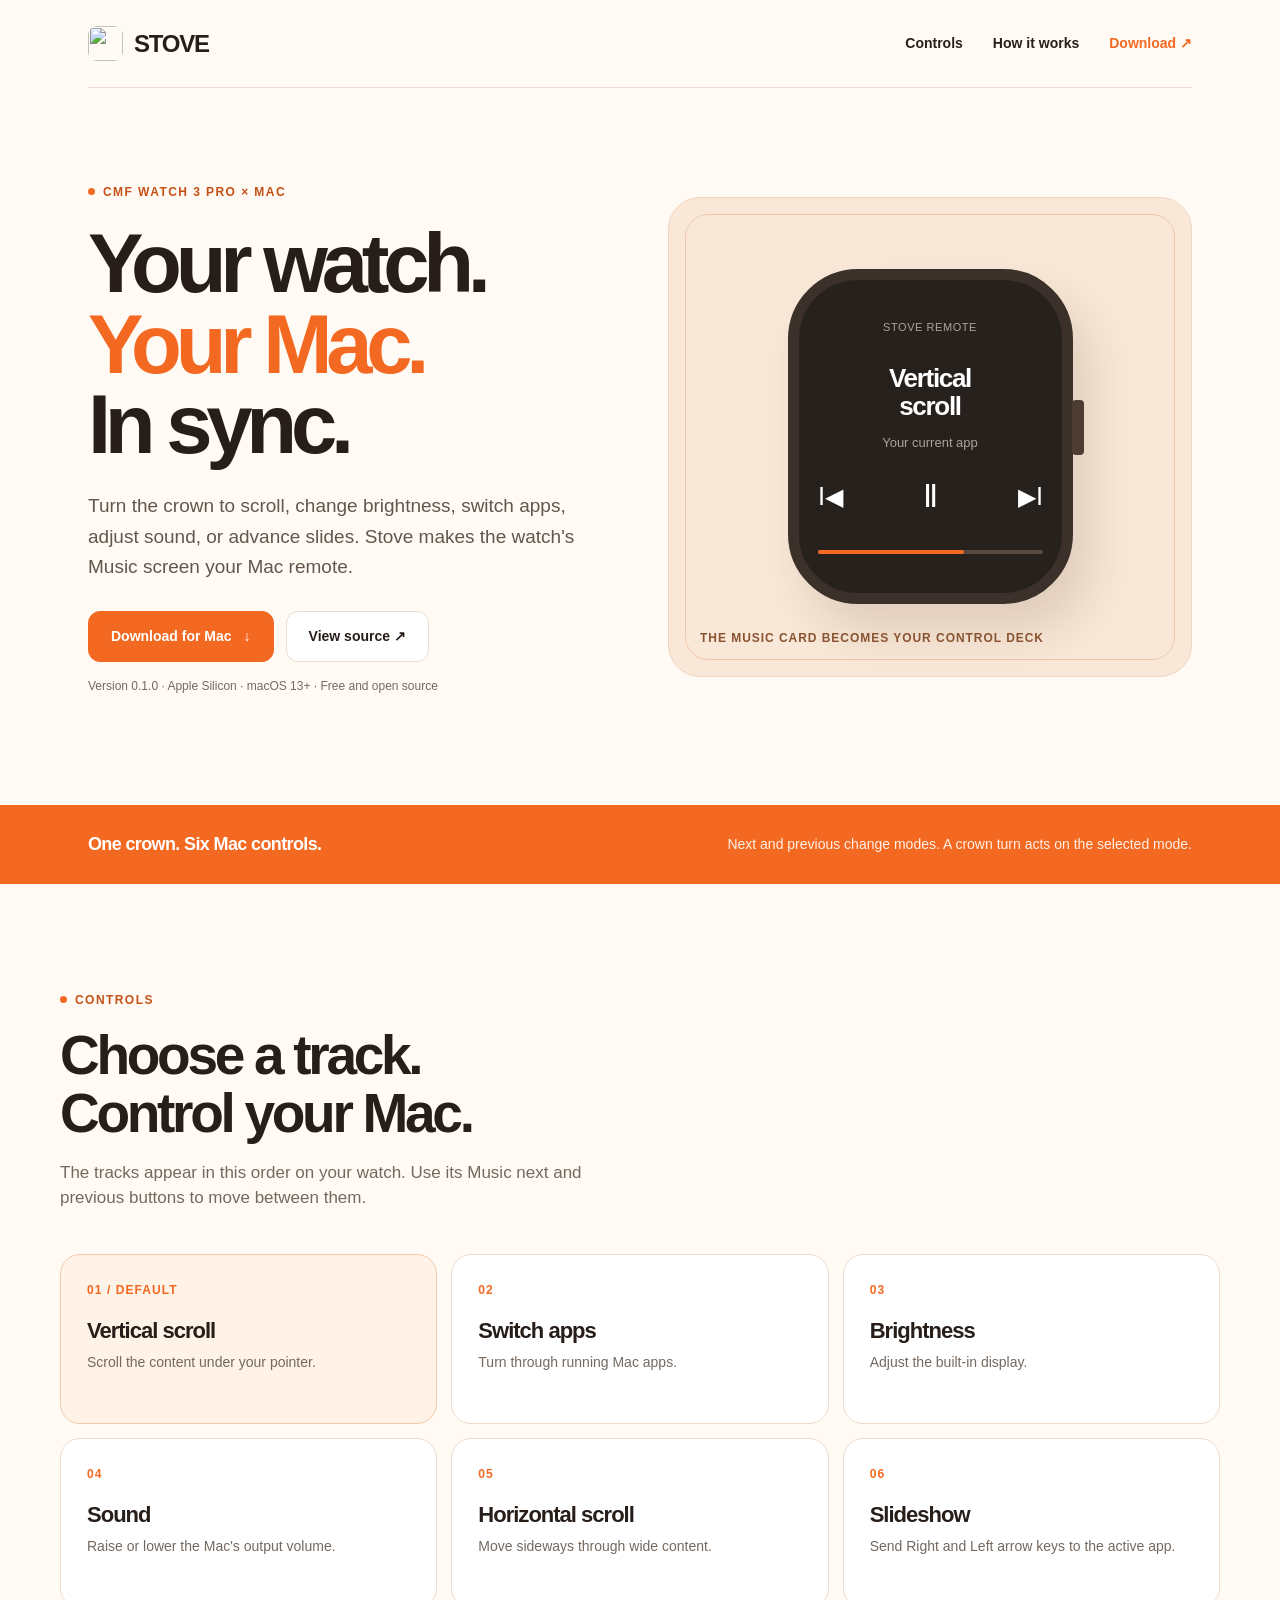
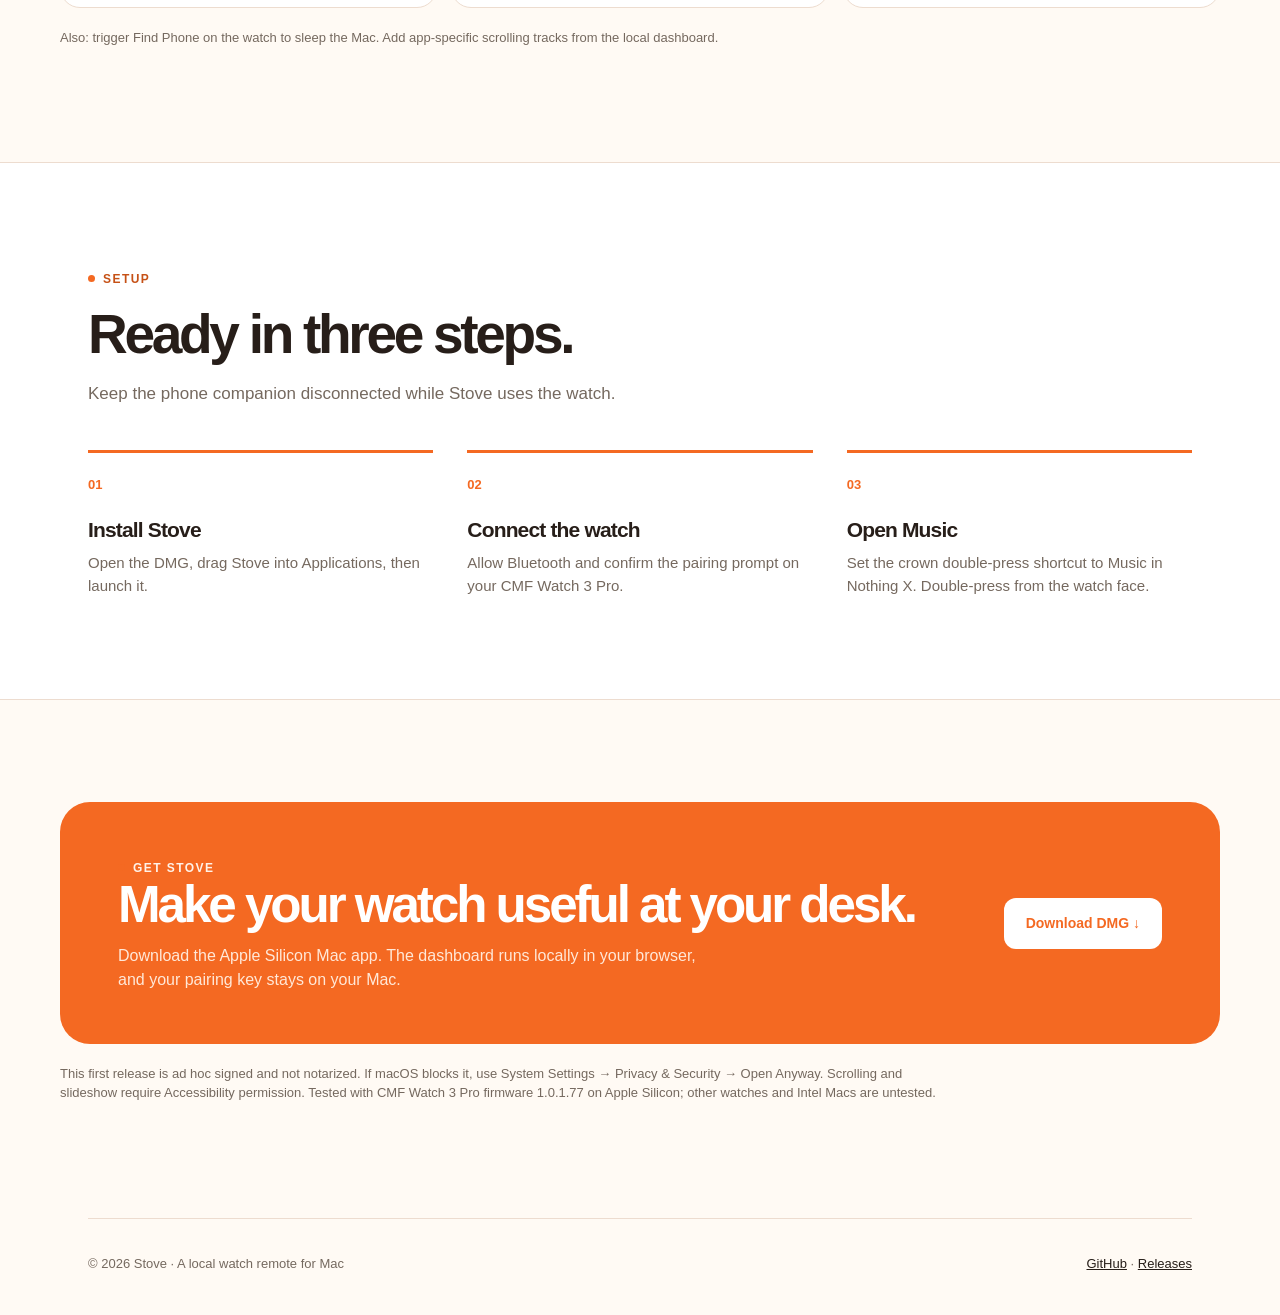
==== site/index.html @ 0d10db3d "Add public download site source" ====
<!doctype html>
<html lang="en">
<head>
  <meta charset="utf-8">
  <meta name="viewport" content="width=device-width, initial-scale=1">
  <meta name="theme-color" content="#f46922">
  <meta name="description" content="Stove turns your CMF Watch 3 Pro into a Mac remote for scrolling, switching apps, brightness, sound, and slides.">
  <title>Stove — Your watch controls your Mac</title>
  <link rel="icon" href="/stove-icon.png">
  <style>
    :root{--orange:#f46922;--ink:#271e19;--cream:#fffaf4;--line:#eddccf;--muted:#75695f;--white:#fff;}
    *{box-sizing:border-box}html{scroll-behavior:smooth}body{margin:0;background:var(--cream);color:var(--ink);font:16px/1.5 -apple-system,BlinkMacSystemFont,"Segoe UI",sans-serif}a{color:inherit}button,a{touch-action:manipulation}
    .wrap{max-width:1160px;margin:auto;padding:0 28px}.nav{display:flex;justify-content:space-between;align-items:center;height:88px;border-bottom:1px solid var(--line)}.logo{display:flex;align-items:center;gap:11px;font-weight:850;letter-spacing:-.05em;font-size:24px;text-decoration:none}.logo img{width:35px;height:35px;border-radius:9px}.navlinks{display:flex;align-items:center;gap:30px}.navlinks a{text-decoration:none;font-size:14px;font-weight:650}.navlinks .nav-download{color:var(--orange)}
    .hero{display:grid;grid-template-columns:1fr 1fr;gap:56px;align-items:center;padding-top:90px;padding-bottom:110px}.eyebrow{display:inline-flex;align-items:center;gap:8px;color:#c65116;font-size:12px;font-weight:850;letter-spacing:.12em;text-transform:uppercase}.eyebrow:before{content:"";display:block;width:7px;height:7px;background:var(--orange);border-radius:50%}h1{font-size:clamp(56px,6.5vw,96px);line-height:.97;letter-spacing:-.075em;margin:22px 0 25px;max-width:630px}h1 em{font-style:normal;color:var(--orange)}.intro{max-width:510px;color:#62564d;font-size:19px;line-height:1.6;margin:0 0 29px}.actions{display:flex;gap:12px;align-items:center;flex-wrap:wrap}.button{display:inline-flex;align-items:center;justify-content:center;gap:12px;min-height:51px;padding:0 22px;border-radius:12px;font-weight:750;font-size:14px;text-decoration:none;border:1px solid var(--line);background:var(--white)}.button.primary{background:var(--orange);color:white;border-color:var(--orange)}.button:hover{transform:translateY(-2px);box-shadow:0 8px 20px #c9601926}.meta{font-size:12px;color:var(--muted);margin-top:15px}
    .demo{position:relative;min-height:480px;border-radius:32px;background:#f9e8d7;border:1px solid #f0d5c0;padding:30px;display:grid;place-items:center;overflow:hidden}.demo:before{content:"";position:absolute;inset:16px;border:1px solid #ecc8ac;border-radius:23px}.watch{position:relative;width:285px;height:335px;background:#27211e;border:11px solid #3b302a;border-radius:70px;box-shadow:18px 28px 45px #4b281a24;display:flex;flex-direction:column;align-items:center;padding:39px 19px;color:white}.watch:after{content:"";position:absolute;right:-22px;top:120px;width:12px;height:55px;background:#4d3c33;border-radius:4px}.w-small{font-size:11px;color:#aaa29d;letter-spacing:.05em}.w-title{font-size:26px;text-align:center;font-weight:760;letter-spacing:-.05em;line-height:1.1;margin:28px 0 12px}.w-artist{font-size:13px;color:#aaa29d}.w-controls{display:flex;justify-content:space-between;align-items:center;width:100%;margin-top:auto;font-size:24px}.w-controls span:nth-child(2){font-size:31px}.w-bar{width:100%;height:4px;background:#5a4b42;border-radius:5px;margin-top:30px}.w-bar:before{content:"";display:block;width:65%;height:100%;background:var(--orange);border-radius:5px}.demo-label{position:absolute;bottom:29px;left:31px;color:#895331;font-size:12px;font-weight:750;letter-spacing:.08em;text-transform:uppercase}
    .stripe{background:var(--orange);color:#fff}.stripe .wrap{display:flex;align-items:center;justify-content:space-between;gap:25px;padding-top:26px;padding-bottom:26px}.stripe strong{font-size:18px;letter-spacing:-.035em}.stripe span{font-size:14px;color:#fff1e7}
    .section{padding:102px 0}.section h2{font-size:clamp(38px,4.3vw,62px);letter-spacing:-.06em;line-height:1.04;margin:17px 0 18px}.section .sub{font-size:17px;max-width:570px;color:var(--muted);margin:0 0 43px}.modes{display:grid;grid-template-columns:repeat(3,1fr);gap:14px}.mode{background:#fff;border:1px solid var(--line);border-radius:20px;padding:26px;min-height:170px}.mode .number{font-size:12px;color:var(--orange);font-weight:800;letter-spacing:.09em}.mode h3{font-size:22px;line-height:1.1;letter-spacing:-.045em;margin:20px 0 9px}.mode p{font-size:14px;color:var(--muted);margin:0}.mode:nth-child(1){background:#fff2e7;border-color:#f2c9a9}
    .how{background:#fff;border-top:1px solid var(--line);border-bottom:1px solid var(--line)}.steps{display:grid;grid-template-columns:repeat(3,1fr);gap:34px}.step{padding-top:19px;border-top:3px solid var(--orange)}.step .num{font-size:13px;color:var(--orange);font-weight:800}.step h3{font-size:21px;letter-spacing:-.04em;margin:18px 0 7px}.step p{color:var(--muted);font-size:15px;margin:0}.download{display:flex;justify-content:space-between;align-items:center;gap:40px;background:var(--orange);color:white;border-radius:30px;padding:52px 58px}.download h2{margin:0 0 12px;font-size:clamp(35px,4vw,54px)}.download p{max-width:580px;margin:0;color:#ffe8d8}.download .button{flex-shrink:0;color:var(--orange);border:0}.download .button:hover{box-shadow:0 8px 20px #92330850}.note{margin-top:20px;color:var(--muted);font-size:13px;max-width:900px}.footer{padding:35px 0 42px;border-top:1px solid var(--line);display:flex;justify-content:space-between;color:var(--muted);font-size:13px}.footer a{color:var(--ink)}
    @media(max-width:850px){.hero{grid-template-columns:1fr;gap:42px;padding-top:70px}.demo{min-height:400px}.modes,.steps{grid-template-columns:repeat(2,1fr)}.download{display:block}.download .button{margin-top:28px}.stripe .wrap{display:block}.stripe span{display:block;margin-top:5px}}
    @media(max-width:560px){.wrap{padding:0 20px}.nav{height:72px}.navlinks{gap:15px}.navlinks a:not(.nav-download){display:none}.hero{padding-top:56px;padding-bottom:68px}.intro{font-size:17px}.demo{min-height:370px}.watch{transform:scale(.87)}.section{padding:72px 0}.modes,.steps{grid-template-columns:1fr}.mode{min-height:142px}.download{padding:34px 27px}.footer{display:block}.footer a{display:block;margin-top:8px}}
  </style>
</head>
<body>
  <div class="wrap"><nav class="nav" aria-label="Main navigation"><a class="logo" href="#top"><img src="/stove-icon.png" alt="">STOVE</a><div class="navlinks"><a href="#controls">Controls</a><a href="#setup">How it works</a><a class="nav-download" href="#download">Download ↗</a></div></nav></div>
  <main id="top">
    <section class="wrap hero"><div><span class="eyebrow">CMF Watch 3 Pro × Mac</span><h1>Your watch.<br><em>Your Mac.</em><br>In sync.</h1><p class="intro">Turn the crown to scroll, change brightness, switch apps, adjust sound, or advance slides. Stove makes the watch's Music screen your Mac remote.</p><div class="actions"><a class="button primary" href="https://github.com/yaswanth-142004/stove/releases/download/v0.1.0/Stove-0.1.0-macos-arm64.dmg">Download for Mac <span aria-hidden="true">↓</span></a><a class="button" href="https://github.com/yaswanth-142004/stove">View source ↗</a></div><div class="meta">Version 0.1.0 · Apple Silicon · macOS 13+ · Free and open source</div></div><div class="demo" aria-label="Illustration of the Stove watch music card"><div class="watch"><div class="w-small">STOVE REMOTE</div><div class="w-title">Vertical<br>scroll</div><div class="w-artist">Your current app</div><div class="w-controls"><span>Ⅰ◀</span><span>Ⅱ</span><span>▶Ⅰ</span></div><div class="w-bar"></div></div><div class="demo-label">The Music card becomes your control deck</div></div></section>
    <div class="stripe"><div class="wrap"><strong>One crown. Six Mac controls.</strong><span>Next and previous change modes. A crown turn acts on the selected mode.</span></div></div>
    <section id="controls" class="wrap section"><span class="eyebrow">Controls</span><h2>Choose a track.<br>Control your Mac.</h2><p class="sub">The tracks appear in this order on your watch. Use its Music next and previous buttons to move between them.</p><div class="modes"><article class="mode"><div class="number">01 / DEFAULT</div><h3>Vertical scroll</h3><p>Scroll the content under your pointer.</p></article><article class="mode"><div class="number">02</div><h3>Switch apps</h3><p>Turn through running Mac apps.</p></article><article class="mode"><div class="number">03</div><h3>Brightness</h3><p>Adjust the built-in display.</p></article><article class="mode"><div class="number">04</div><h3>Sound</h3><p>Raise or lower the Mac's output volume.</p></article><article class="mode"><div class="number">05</div><h3>Horizontal scroll</h3><p>Move sideways through wide content.</p></article><article class="mode"><div class="number">06</div><h3>Slideshow</h3><p>Send Right and Left arrow keys to the active app.</p></article></div><p class="note">Also: trigger Find Phone on the watch to sleep the Mac. Add app-specific scrolling tracks from the local dashboard.</p></section>
    <section id="setup" class="how section"><div class="wrap"><span class="eyebrow">Setup</span><h2>Ready in three steps.</h2><p class="sub">Keep the phone companion disconnected while Stove uses the watch.</p><div class="steps"><div class="step"><span class="num">01</span><h3>Install Stove</h3><p>Open the DMG, drag Stove into Applications, then launch it.</p></div><div class="step"><span class="num">02</span><h3>Connect the watch</h3><p>Allow Bluetooth and confirm the pairing prompt on your CMF Watch 3 Pro.</p></div><div class="step"><span class="num">03</span><h3>Open Music</h3><p>Set the crown double-press shortcut to Music in Nothing X. Double-press from the watch face.</p></div></div></div></section>
    <section id="download" class="wrap section"><div class="download"><div><span class="eyebrow" style="color:#fff2e8">Get Stove</span><h2>Make your watch useful at your desk.</h2><p>Download the Apple Silicon Mac app. The dashboard runs locally in your browser, and your pairing key stays on your Mac.</p></div><a class="button" href="https://github.com/yaswanth-142004/stove/releases/download/v0.1.0/Stove-0.1.0-macos-arm64.dmg">Download DMG ↓</a></div><p class="note">This first release is ad hoc signed and not notarized. If macOS blocks it, use System Settings → Privacy & Security → Open Anyway. Scrolling and slideshow require Accessibility permission. Tested with CMF Watch 3 Pro firmware 1.0.1.77 on Apple Silicon; other watches and Intel Macs are untested.</p></section>
  </main>
  <div class="wrap"><footer class="footer"><span>© 2026 Stove · A local watch remote for Mac</span><span><a href="https://github.com/yaswanth-142004/stove">GitHub</a> · <a href="https://github.com/yaswanth-142004/stove/releases">Releases</a></span></footer></div>
</body>
</html>
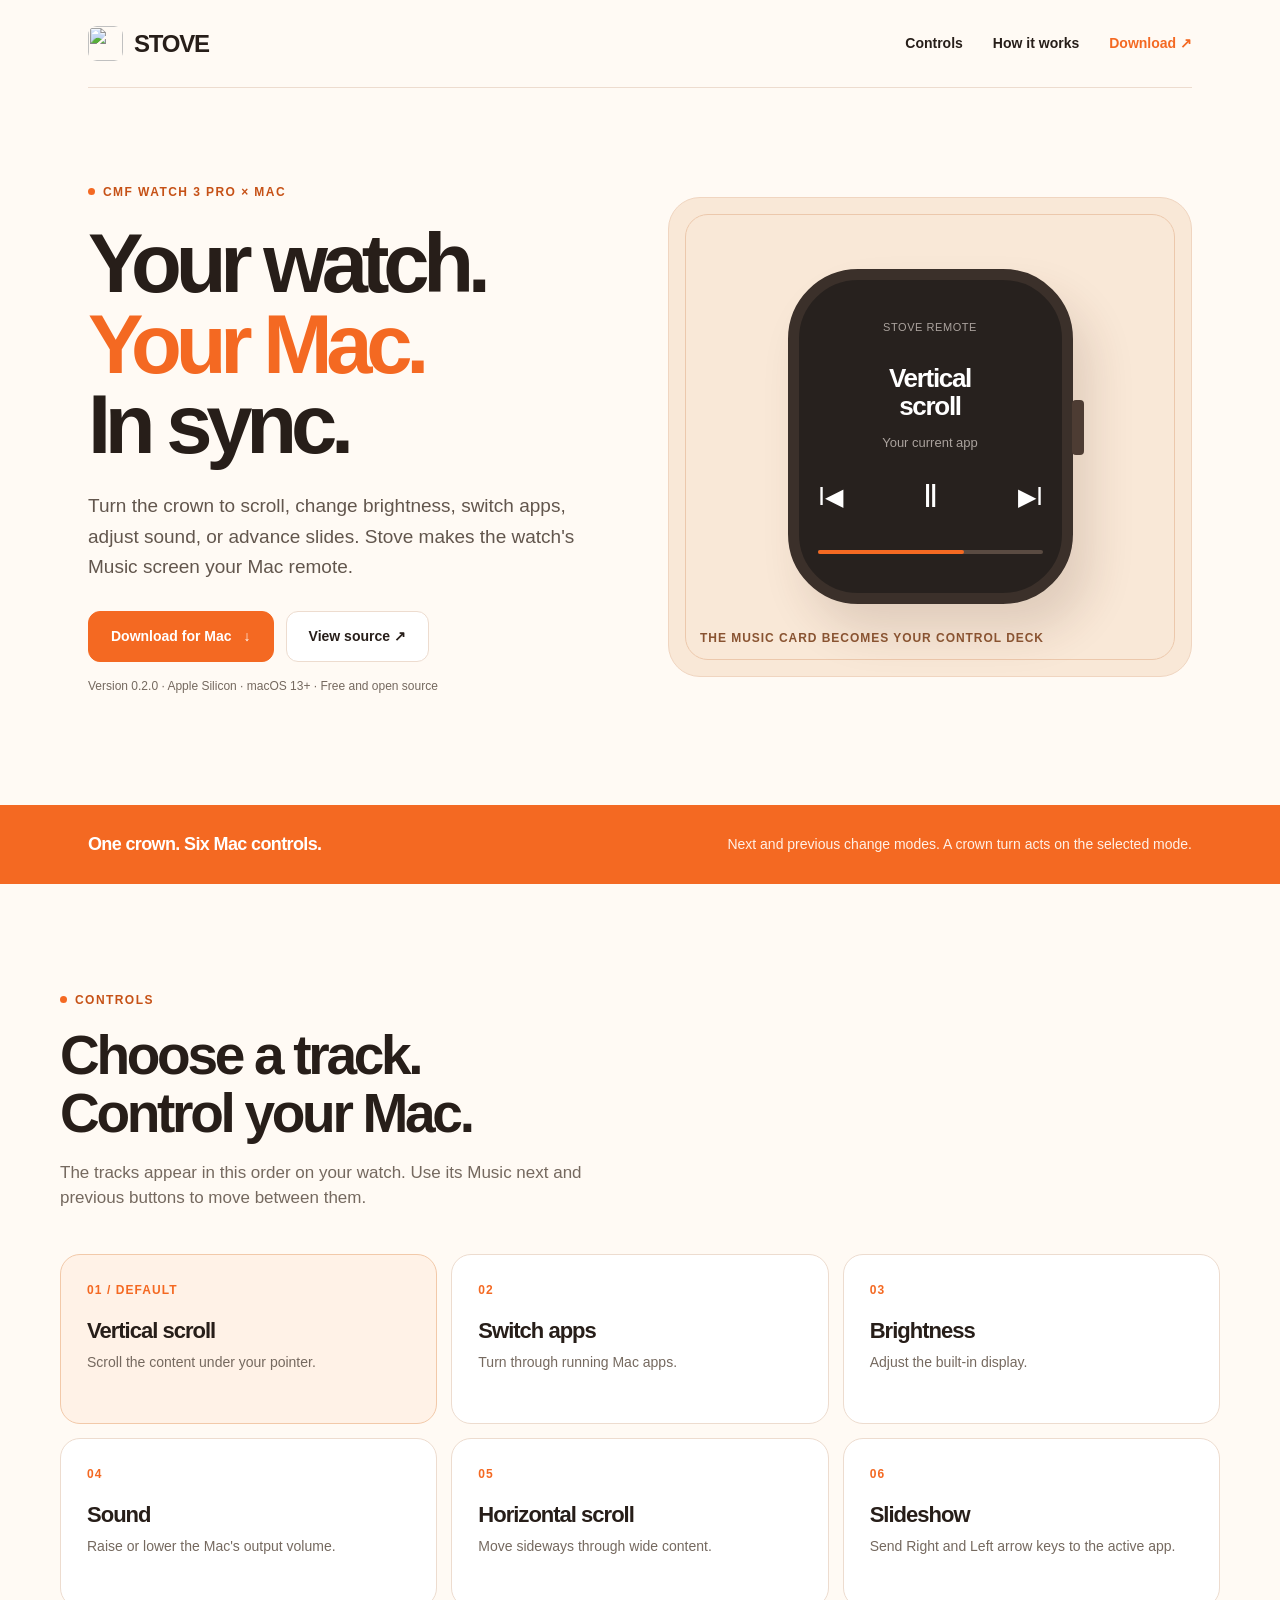
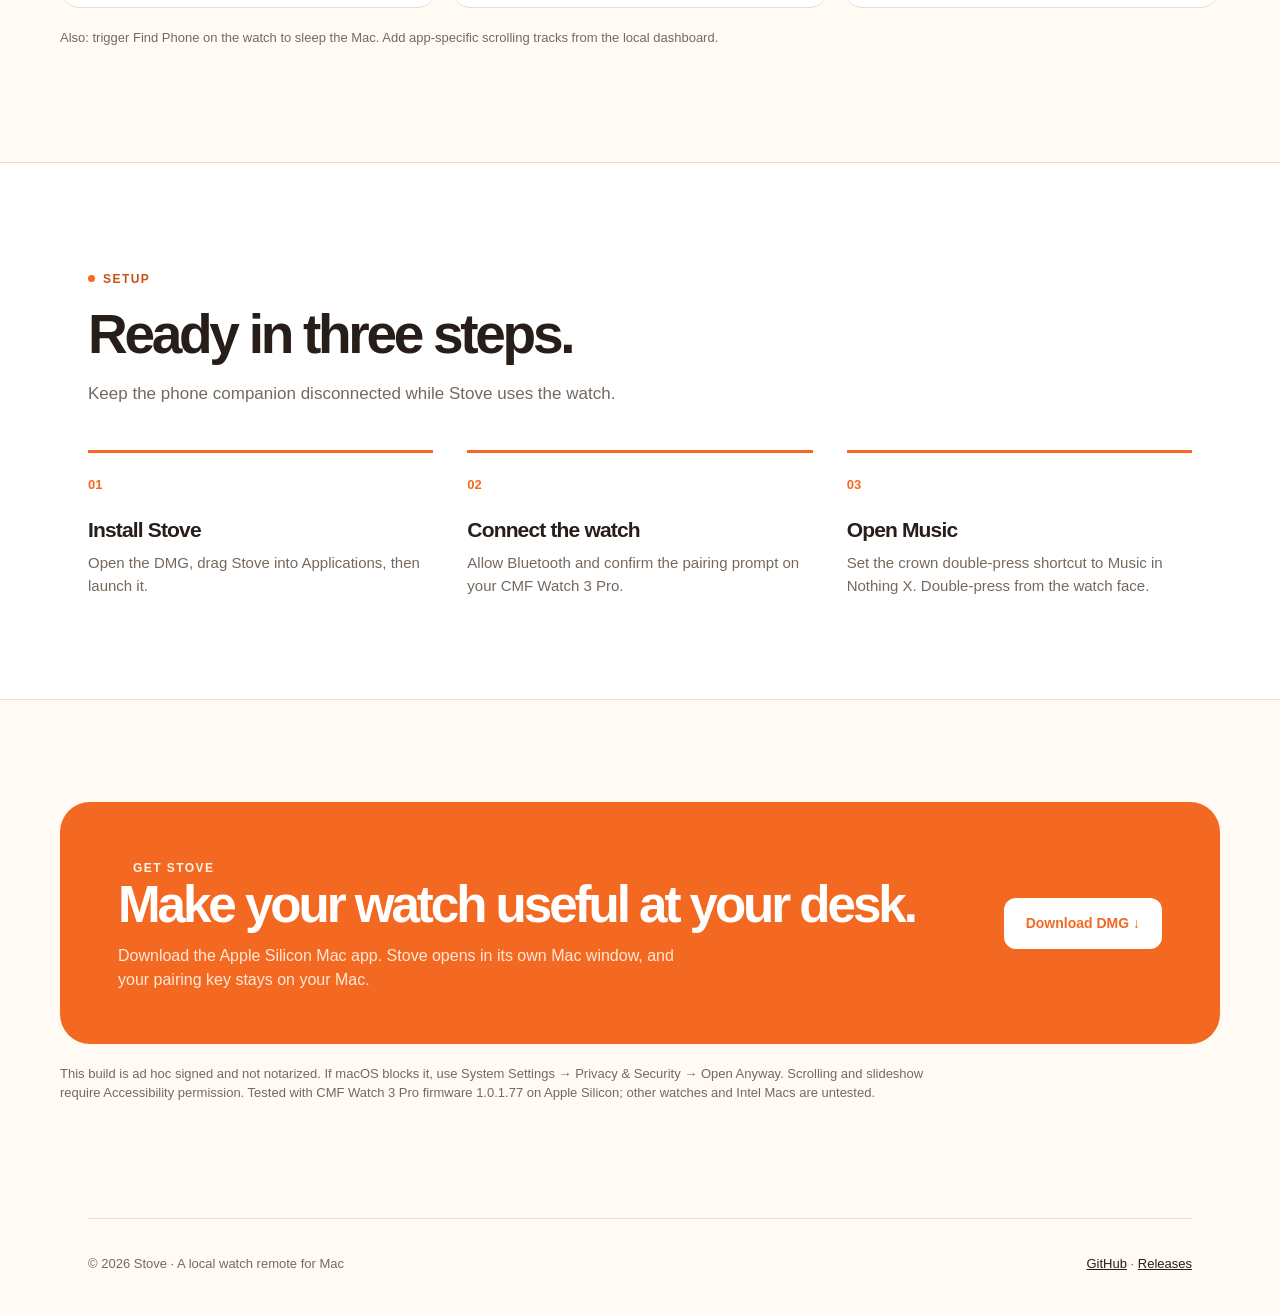
==== commit b0e7ca5f: "Open Stove dashboard in a native Mac window" ====
--- a/site/index.html
+++ b/site/index.html
@@ -23,11 +23,11 @@
 <body>
   <div class="wrap"><nav class="nav" aria-label="Main navigation"><a class="logo" href="#top"><img src="/stove-icon.png" alt="">STOVE</a><div class="navlinks"><a href="#controls">Controls</a><a href="#setup">How it works</a><a class="nav-download" href="#download">Download ↗</a></div></nav></div>
   <main id="top">
-    <section class="wrap hero"><div><span class="eyebrow">CMF Watch 3 Pro × Mac</span><h1>Your watch.<br><em>Your Mac.</em><br>In sync.</h1><p class="intro">Turn the crown to scroll, change brightness, switch apps, adjust sound, or advance slides. Stove makes the watch's Music screen your Mac remote.</p><div class="actions"><a class="button primary" href="https://github.com/yaswanth-142004/stove/releases/download/v0.1.0/Stove-0.1.0-macos-arm64.dmg">Download for Mac <span aria-hidden="true">↓</span></a><a class="button" href="https://github.com/yaswanth-142004/stove">View source ↗</a></div><div class="meta">Version 0.1.0 · Apple Silicon · macOS 13+ · Free and open source</div></div><div class="demo" aria-label="Illustration of the Stove watch music card"><div class="watch"><div class="w-small">STOVE REMOTE</div><div class="w-title">Vertical<br>scroll</div><div class="w-artist">Your current app</div><div class="w-controls"><span>Ⅰ◀</span><span>Ⅱ</span><span>▶Ⅰ</span></div><div class="w-bar"></div></div><div class="demo-label">The Music card becomes your control deck</div></div></section>
+    <section class="wrap hero"><div><span class="eyebrow">CMF Watch 3 Pro × Mac</span><h1>Your watch.<br><em>Your Mac.</em><br>In sync.</h1><p class="intro">Turn the crown to scroll, change brightness, switch apps, adjust sound, or advance slides. Stove makes the watch's Music screen your Mac remote.</p><div class="actions"><a class="button primary" href="https://github.com/yaswanth-142004/stove/releases/download/v0.2.0/Stove-0.2.0-macos-arm64.dmg">Download for Mac <span aria-hidden="true">↓</span></a><a class="button" href="https://github.com/yaswanth-142004/stove">View source ↗</a></div><div class="meta">Version 0.2.0 · Apple Silicon · macOS 13+ · Free and open source</div></div><div class="demo" aria-label="Illustration of the Stove watch music card"><div class="watch"><div class="w-small">STOVE REMOTE</div><div class="w-title">Vertical<br>scroll</div><div class="w-artist">Your current app</div><div class="w-controls"><span>Ⅰ◀</span><span>Ⅱ</span><span>▶Ⅰ</span></div><div class="w-bar"></div></div><div class="demo-label">The Music card becomes your control deck</div></div></section>
     <div class="stripe"><div class="wrap"><strong>One crown. Six Mac controls.</strong><span>Next and previous change modes. A crown turn acts on the selected mode.</span></div></div>
     <section id="controls" class="wrap section"><span class="eyebrow">Controls</span><h2>Choose a track.<br>Control your Mac.</h2><p class="sub">The tracks appear in this order on your watch. Use its Music next and previous buttons to move between them.</p><div class="modes"><article class="mode"><div class="number">01 / DEFAULT</div><h3>Vertical scroll</h3><p>Scroll the content under your pointer.</p></article><article class="mode"><div class="number">02</div><h3>Switch apps</h3><p>Turn through running Mac apps.</p></article><article class="mode"><div class="number">03</div><h3>Brightness</h3><p>Adjust the built-in display.</p></article><article class="mode"><div class="number">04</div><h3>Sound</h3><p>Raise or lower the Mac's output volume.</p></article><article class="mode"><div class="number">05</div><h3>Horizontal scroll</h3><p>Move sideways through wide content.</p></article><article class="mode"><div class="number">06</div><h3>Slideshow</h3><p>Send Right and Left arrow keys to the active app.</p></article></div><p class="note">Also: trigger Find Phone on the watch to sleep the Mac. Add app-specific scrolling tracks from the local dashboard.</p></section>
     <section id="setup" class="how section"><div class="wrap"><span class="eyebrow">Setup</span><h2>Ready in three steps.</h2><p class="sub">Keep the phone companion disconnected while Stove uses the watch.</p><div class="steps"><div class="step"><span class="num">01</span><h3>Install Stove</h3><p>Open the DMG, drag Stove into Applications, then launch it.</p></div><div class="step"><span class="num">02</span><h3>Connect the watch</h3><p>Allow Bluetooth and confirm the pairing prompt on your CMF Watch 3 Pro.</p></div><div class="step"><span class="num">03</span><h3>Open Music</h3><p>Set the crown double-press shortcut to Music in Nothing X. Double-press from the watch face.</p></div></div></div></section>
-    <section id="download" class="wrap section"><div class="download"><div><span class="eyebrow" style="color:#fff2e8">Get Stove</span><h2>Make your watch useful at your desk.</h2><p>Download the Apple Silicon Mac app. The dashboard runs locally in your browser, and your pairing key stays on your Mac.</p></div><a class="button" href="https://github.com/yaswanth-142004/stove/releases/download/v0.1.0/Stove-0.1.0-macos-arm64.dmg">Download DMG ↓</a></div><p class="note">This first release is ad hoc signed and not notarized. If macOS blocks it, use System Settings → Privacy & Security → Open Anyway. Scrolling and slideshow require Accessibility permission. Tested with CMF Watch 3 Pro firmware 1.0.1.77 on Apple Silicon; other watches and Intel Macs are untested.</p></section>
+    <section id="download" class="wrap section"><div class="download"><div><span class="eyebrow" style="color:#fff2e8">Get Stove</span><h2>Make your watch useful at your desk.</h2><p>Download the Apple Silicon Mac app. Stove opens in its own Mac window, and your pairing key stays on your Mac.</p></div><a class="button" href="https://github.com/yaswanth-142004/stove/releases/download/v0.2.0/Stove-0.2.0-macos-arm64.dmg">Download DMG ↓</a></div><p class="note">This build is ad hoc signed and not notarized. If macOS blocks it, use System Settings → Privacy & Security → Open Anyway. Scrolling and slideshow require Accessibility permission. Tested with CMF Watch 3 Pro firmware 1.0.1.77 on Apple Silicon; other watches and Intel Macs are untested.</p></section>
   </main>
   <div class="wrap"><footer class="footer"><span>© 2026 Stove · A local watch remote for Mac</span><span><a href="https://github.com/yaswanth-142004/stove">GitHub</a> · <a href="https://github.com/yaswanth-142004/stove/releases">Releases</a></span></footer></div>
 </body>
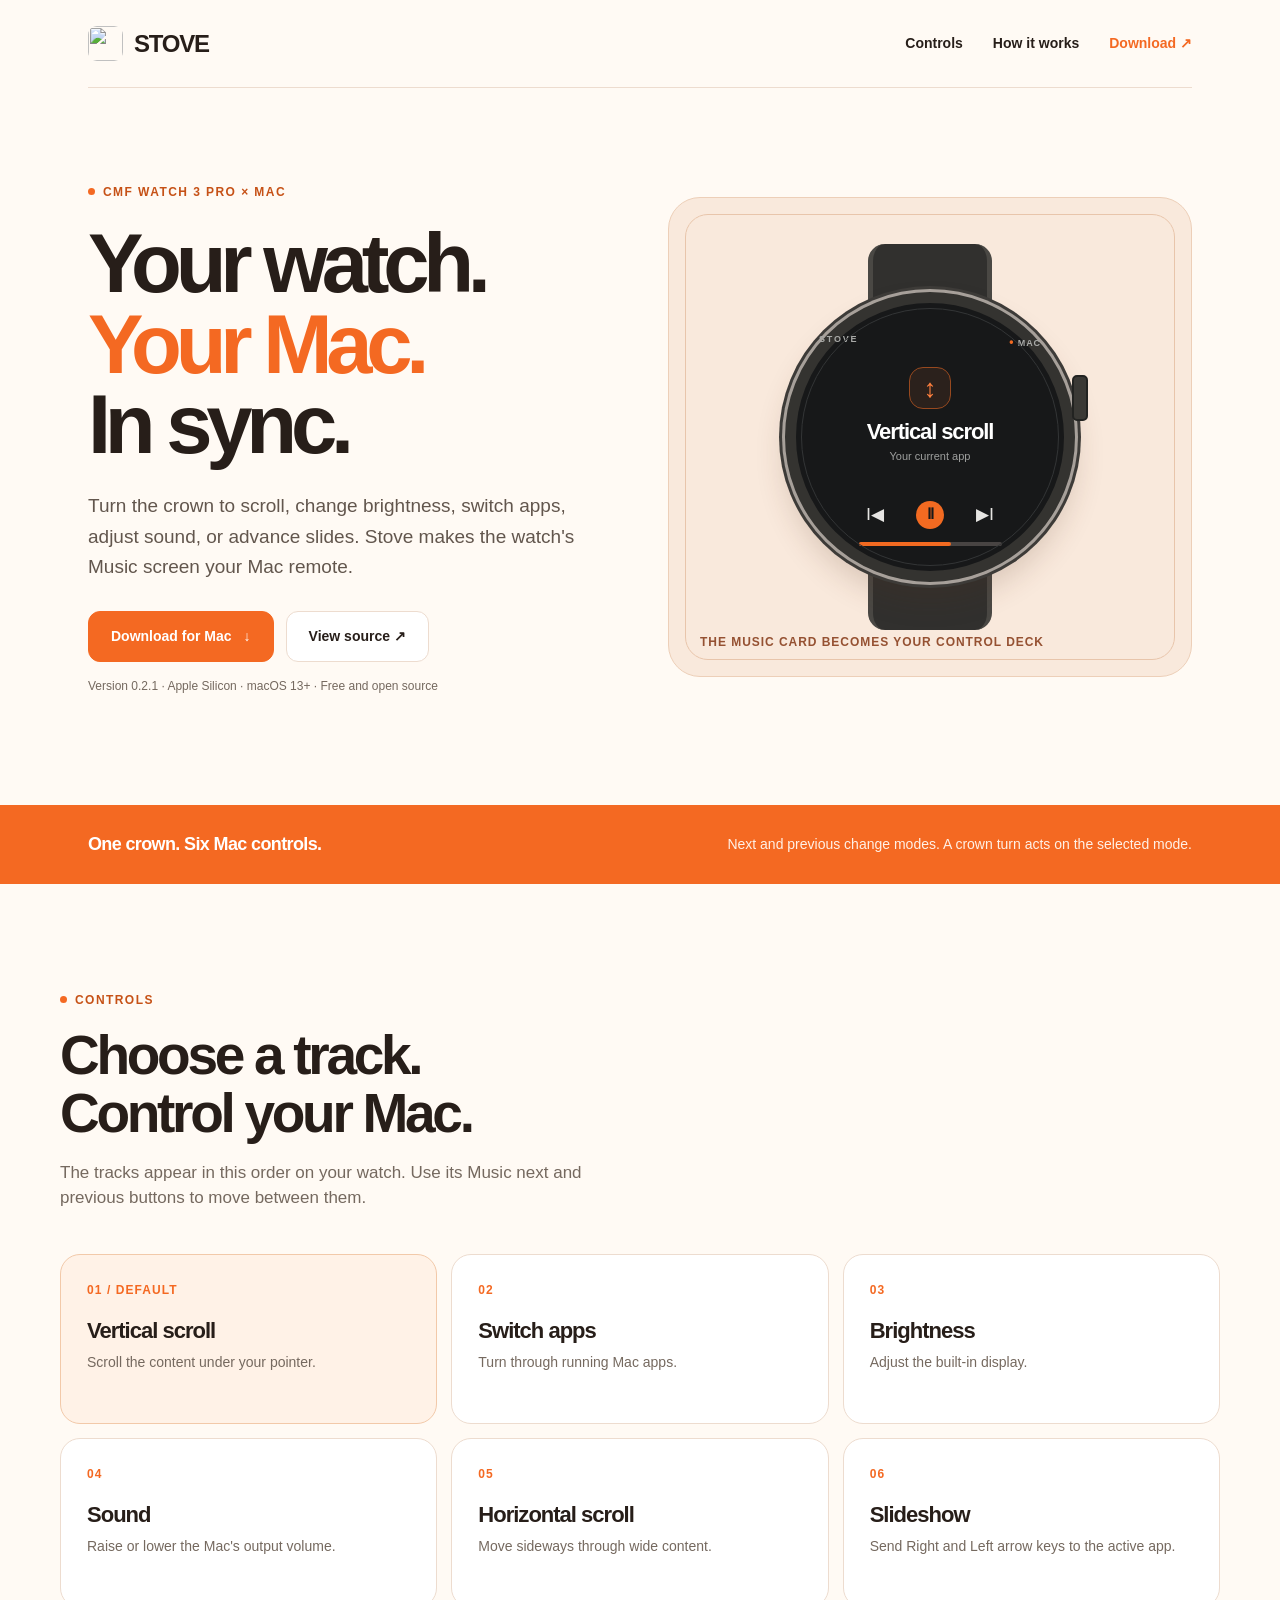
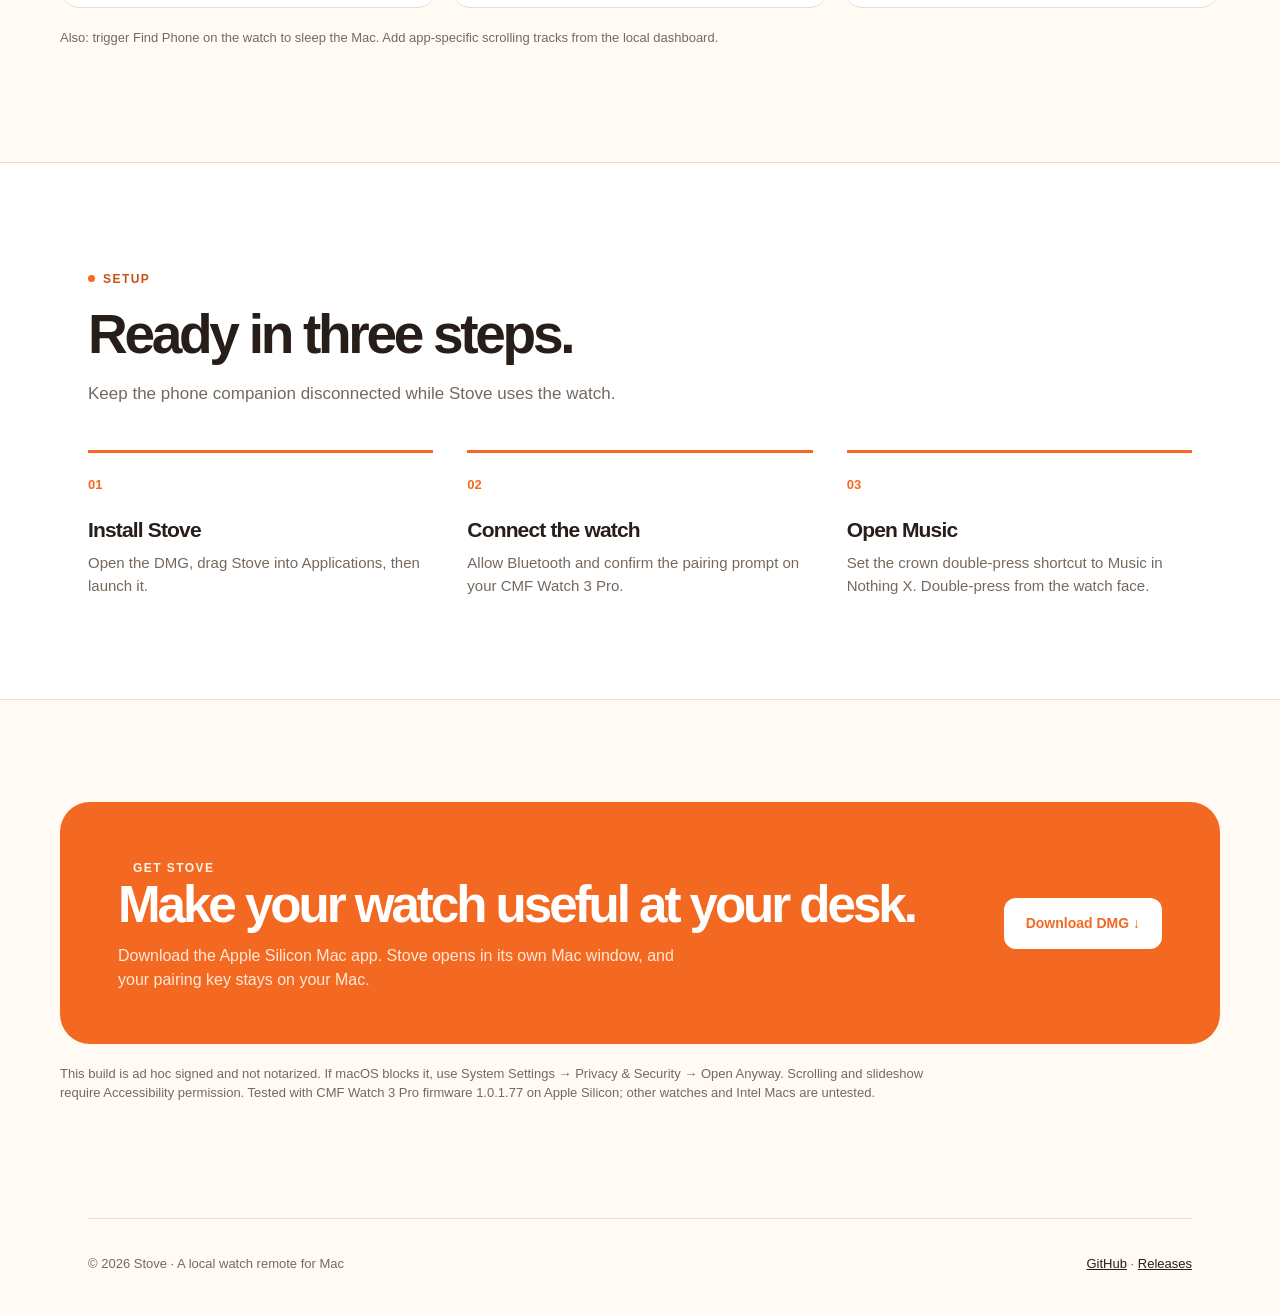
==== commit 20595259: "Refine watch previews in Mac app and website" ====
--- a/site/index.html
+++ b/site/index.html
@@ -12,22 +12,22 @@
     *{box-sizing:border-box}html{scroll-behavior:smooth}body{margin:0;background:var(--cream);color:var(--ink);font:16px/1.5 -apple-system,BlinkMacSystemFont,"Segoe UI",sans-serif}a{color:inherit}button,a{touch-action:manipulation}
     .wrap{max-width:1160px;margin:auto;padding:0 28px}.nav{display:flex;justify-content:space-between;align-items:center;height:88px;border-bottom:1px solid var(--line)}.logo{display:flex;align-items:center;gap:11px;font-weight:850;letter-spacing:-.05em;font-size:24px;text-decoration:none}.logo img{width:35px;height:35px;border-radius:9px}.navlinks{display:flex;align-items:center;gap:30px}.navlinks a{text-decoration:none;font-size:14px;font-weight:650}.navlinks .nav-download{color:var(--orange)}
     .hero{display:grid;grid-template-columns:1fr 1fr;gap:56px;align-items:center;padding-top:90px;padding-bottom:110px}.eyebrow{display:inline-flex;align-items:center;gap:8px;color:#c65116;font-size:12px;font-weight:850;letter-spacing:.12em;text-transform:uppercase}.eyebrow:before{content:"";display:block;width:7px;height:7px;background:var(--orange);border-radius:50%}h1{font-size:clamp(56px,6.5vw,96px);line-height:.97;letter-spacing:-.075em;margin:22px 0 25px;max-width:630px}h1 em{font-style:normal;color:var(--orange)}.intro{max-width:510px;color:#62564d;font-size:19px;line-height:1.6;margin:0 0 29px}.actions{display:flex;gap:12px;align-items:center;flex-wrap:wrap}.button{display:inline-flex;align-items:center;justify-content:center;gap:12px;min-height:51px;padding:0 22px;border-radius:12px;font-weight:750;font-size:14px;text-decoration:none;border:1px solid var(--line);background:var(--white)}.button.primary{background:var(--orange);color:white;border-color:var(--orange)}.button:hover{transform:translateY(-2px);box-shadow:0 8px 20px #c9601926}.meta{font-size:12px;color:var(--muted);margin-top:15px}
-    .demo{position:relative;min-height:480px;border-radius:32px;background:#f9e8d7;border:1px solid #f0d5c0;padding:30px;display:grid;place-items:center;overflow:hidden}.demo:before{content:"";position:absolute;inset:16px;border:1px solid #ecc8ac;border-radius:23px}.watch{position:relative;width:285px;height:335px;background:#27211e;border:11px solid #3b302a;border-radius:70px;box-shadow:18px 28px 45px #4b281a24;display:flex;flex-direction:column;align-items:center;padding:39px 19px;color:white}.watch:after{content:"";position:absolute;right:-22px;top:120px;width:12px;height:55px;background:#4d3c33;border-radius:4px}.w-small{font-size:11px;color:#aaa29d;letter-spacing:.05em}.w-title{font-size:26px;text-align:center;font-weight:760;letter-spacing:-.05em;line-height:1.1;margin:28px 0 12px}.w-artist{font-size:13px;color:#aaa29d}.w-controls{display:flex;justify-content:space-between;align-items:center;width:100%;margin-top:auto;font-size:24px}.w-controls span:nth-child(2){font-size:31px}.w-bar{width:100%;height:4px;background:#5a4b42;border-radius:5px;margin-top:30px}.w-bar:before{content:"";display:block;width:65%;height:100%;background:var(--orange);border-radius:5px}.demo-label{position:absolute;bottom:29px;left:31px;color:#895331;font-size:12px;font-weight:750;letter-spacing:.08em;text-transform:uppercase}
+    .demo{position:relative;min-height:480px;border-radius:32px;background:#f9e9dc;border:1px solid #edcfb8;padding:30px;display:grid;place-items:center;overflow:hidden}.demo:before{content:"";position:absolute;inset:16px;border:1px solid #e8c5ab;border-radius:23px}.site-watch-stage{width:320px;height:350px;display:grid;place-items:center;position:relative;isolation:isolate}.site-watch-strap{width:124px;height:72px;position:absolute;left:98px;z-index:-1;background:#31302e;border-left:5px solid #4a4844;border-right:5px solid #4a4844}.site-watch-strap.top{top:-18px;border-radius:17px 17px 2px 2px}.site-watch-strap.bottom{bottom:-18px;border-radius:2px 2px 17px 17px}.site-watch{width:290px;height:290px;border-radius:50%;border:11px solid #343330;box-shadow:0 0 0 3px #a7a09a,0 0 0 6px #3d3b38,0 17px 30px #55301930;background:#171819;color:#fff;display:flex;flex-direction:column;align-items:center;text-align:center;padding:30px 23px 25px;position:relative}.site-watch:before{content:"";position:absolute;inset:5px;border:1px solid #333536;border-radius:50%}.site-watch:after{content:"";width:12px;height:42px;border-radius:5px;background:#3a3935;border:2px solid #222321;position:absolute;right:-24px;top:72px}.site-watch-top{width:100%;display:flex;justify-content:space-between;color:#a9aaa8;font-size:9px;letter-spacing:.2em;font-weight:800}.site-watch-top span{letter-spacing:.1em}.site-watch-top b{color:#f26a21;font-size:12px}.site-watch-icon{width:42px;height:42px;border:1px solid #97491f;background:#2b211c;color:#ff803e;border-radius:14px;display:grid;place-items:center;margin-top:16px;font-size:26px;line-height:1}.site-watch-title{font-size:22px;line-height:1.06;letter-spacing:-.05em;font-weight:760;margin-top:11px}.site-watch-artist{color:#9fa09f;font-size:11px;margin-top:5px}.site-watch-controls{width:128px;display:flex;justify-content:space-between;align-items:center;font-size:17px;margin-top:auto;color:#e6e5e3}.site-watch-controls b{width:28px;height:28px;display:grid;place-items:center;border-radius:50%;background:#f26a21;color:#171819;font-size:15px}.site-watch-bar{width:143px;height:4px;border-radius:8px;background:#484443;margin-top:13px}.site-watch-bar:before{content:"";display:block;width:65%;height:100%;background:#f26a21;border-radius:inherit}.demo-label{position:absolute;bottom:25px;left:31px;color:#955132;font-size:12px;font-weight:750;letter-spacing:.08em;text-transform:uppercase}
     .stripe{background:var(--orange);color:#fff}.stripe .wrap{display:flex;align-items:center;justify-content:space-between;gap:25px;padding-top:26px;padding-bottom:26px}.stripe strong{font-size:18px;letter-spacing:-.035em}.stripe span{font-size:14px;color:#fff1e7}
     .section{padding:102px 0}.section h2{font-size:clamp(38px,4.3vw,62px);letter-spacing:-.06em;line-height:1.04;margin:17px 0 18px}.section .sub{font-size:17px;max-width:570px;color:var(--muted);margin:0 0 43px}.modes{display:grid;grid-template-columns:repeat(3,1fr);gap:14px}.mode{background:#fff;border:1px solid var(--line);border-radius:20px;padding:26px;min-height:170px}.mode .number{font-size:12px;color:var(--orange);font-weight:800;letter-spacing:.09em}.mode h3{font-size:22px;line-height:1.1;letter-spacing:-.045em;margin:20px 0 9px}.mode p{font-size:14px;color:var(--muted);margin:0}.mode:nth-child(1){background:#fff2e7;border-color:#f2c9a9}
     .how{background:#fff;border-top:1px solid var(--line);border-bottom:1px solid var(--line)}.steps{display:grid;grid-template-columns:repeat(3,1fr);gap:34px}.step{padding-top:19px;border-top:3px solid var(--orange)}.step .num{font-size:13px;color:var(--orange);font-weight:800}.step h3{font-size:21px;letter-spacing:-.04em;margin:18px 0 7px}.step p{color:var(--muted);font-size:15px;margin:0}.download{display:flex;justify-content:space-between;align-items:center;gap:40px;background:var(--orange);color:white;border-radius:30px;padding:52px 58px}.download h2{margin:0 0 12px;font-size:clamp(35px,4vw,54px)}.download p{max-width:580px;margin:0;color:#ffe8d8}.download .button{flex-shrink:0;color:var(--orange);border:0}.download .button:hover{box-shadow:0 8px 20px #92330850}.note{margin-top:20px;color:var(--muted);font-size:13px;max-width:900px}.footer{padding:35px 0 42px;border-top:1px solid var(--line);display:flex;justify-content:space-between;color:var(--muted);font-size:13px}.footer a{color:var(--ink)}
     @media(max-width:850px){.hero{grid-template-columns:1fr;gap:42px;padding-top:70px}.demo{min-height:400px}.modes,.steps{grid-template-columns:repeat(2,1fr)}.download{display:block}.download .button{margin-top:28px}.stripe .wrap{display:block}.stripe span{display:block;margin-top:5px}}
-    @media(max-width:560px){.wrap{padding:0 20px}.nav{height:72px}.navlinks{gap:15px}.navlinks a:not(.nav-download){display:none}.hero{padding-top:56px;padding-bottom:68px}.intro{font-size:17px}.demo{min-height:370px}.watch{transform:scale(.87)}.section{padding:72px 0}.modes,.steps{grid-template-columns:1fr}.mode{min-height:142px}.download{padding:34px 27px}.footer{display:block}.footer a{display:block;margin-top:8px}}
+    @media(max-width:560px){.wrap{padding:0 20px}.nav{height:72px}.navlinks{gap:15px}.navlinks a:not(.nav-download){display:none}.hero{padding-top:56px;padding-bottom:68px}.intro{font-size:17px}.demo{min-height:370px}.site-watch-stage{transform:scale(.87)}.section{padding:72px 0}.modes,.steps{grid-template-columns:1fr}.mode{min-height:142px}.download{padding:34px 27px}.footer{display:block}.footer a{display:block;margin-top:8px}}
   </style>
 </head>
 <body>
   <div class="wrap"><nav class="nav" aria-label="Main navigation"><a class="logo" href="#top"><img src="/stove-icon.png" alt="">STOVE</a><div class="navlinks"><a href="#controls">Controls</a><a href="#setup">How it works</a><a class="nav-download" href="#download">Download ↗</a></div></nav></div>
   <main id="top">
-    <section class="wrap hero"><div><span class="eyebrow">CMF Watch 3 Pro × Mac</span><h1>Your watch.<br><em>Your Mac.</em><br>In sync.</h1><p class="intro">Turn the crown to scroll, change brightness, switch apps, adjust sound, or advance slides. Stove makes the watch's Music screen your Mac remote.</p><div class="actions"><a class="button primary" href="https://github.com/yaswanth-142004/stove/releases/download/v0.2.0/Stove-0.2.0-macos-arm64.dmg">Download for Mac <span aria-hidden="true">↓</span></a><a class="button" href="https://github.com/yaswanth-142004/stove">View source ↗</a></div><div class="meta">Version 0.2.0 · Apple Silicon · macOS 13+ · Free and open source</div></div><div class="demo" aria-label="Illustration of the Stove watch music card"><div class="watch"><div class="w-small">STOVE REMOTE</div><div class="w-title">Vertical<br>scroll</div><div class="w-artist">Your current app</div><div class="w-controls"><span>Ⅰ◀</span><span>Ⅱ</span><span>▶Ⅰ</span></div><div class="w-bar"></div></div><div class="demo-label">The Music card becomes your control deck</div></div></section>
+    <section class="wrap hero"><div><span class="eyebrow">CMF Watch 3 Pro × Mac</span><h1>Your watch.<br><em>Your Mac.</em><br>In sync.</h1><p class="intro">Turn the crown to scroll, change brightness, switch apps, adjust sound, or advance slides. Stove makes the watch's Music screen your Mac remote.</p><div class="actions"><a class="button primary" href="https://github.com/yaswanth-142004/stove/releases/download/v0.2.1/Stove-0.2.1-macos-arm64.dmg">Download for Mac <span aria-hidden="true">↓</span></a><a class="button" href="https://github.com/yaswanth-142004/stove">View source ↗</a></div><div class="meta">Version 0.2.1 · Apple Silicon · macOS 13+ · Free and open source</div></div><div class="demo" aria-label="Illustration of the Stove watch music card"><div class="site-watch-stage"><div class="site-watch-strap top"></div><div class="site-watch"><div class="site-watch-top">STOVE <span><b>•</b> MAC</span></div><div class="site-watch-icon">↕</div><div class="site-watch-title">Vertical scroll</div><div class="site-watch-artist">Your current app</div><div class="site-watch-controls"><span>Ⅰ◀</span><b>Ⅱ</b><span>▶Ⅰ</span></div><div class="site-watch-bar"></div></div><div class="site-watch-strap bottom"></div></div><div class="demo-label">The Music card becomes your control deck</div></div></section>
     <div class="stripe"><div class="wrap"><strong>One crown. Six Mac controls.</strong><span>Next and previous change modes. A crown turn acts on the selected mode.</span></div></div>
     <section id="controls" class="wrap section"><span class="eyebrow">Controls</span><h2>Choose a track.<br>Control your Mac.</h2><p class="sub">The tracks appear in this order on your watch. Use its Music next and previous buttons to move between them.</p><div class="modes"><article class="mode"><div class="number">01 / DEFAULT</div><h3>Vertical scroll</h3><p>Scroll the content under your pointer.</p></article><article class="mode"><div class="number">02</div><h3>Switch apps</h3><p>Turn through running Mac apps.</p></article><article class="mode"><div class="number">03</div><h3>Brightness</h3><p>Adjust the built-in display.</p></article><article class="mode"><div class="number">04</div><h3>Sound</h3><p>Raise or lower the Mac's output volume.</p></article><article class="mode"><div class="number">05</div><h3>Horizontal scroll</h3><p>Move sideways through wide content.</p></article><article class="mode"><div class="number">06</div><h3>Slideshow</h3><p>Send Right and Left arrow keys to the active app.</p></article></div><p class="note">Also: trigger Find Phone on the watch to sleep the Mac. Add app-specific scrolling tracks from the local dashboard.</p></section>
     <section id="setup" class="how section"><div class="wrap"><span class="eyebrow">Setup</span><h2>Ready in three steps.</h2><p class="sub">Keep the phone companion disconnected while Stove uses the watch.</p><div class="steps"><div class="step"><span class="num">01</span><h3>Install Stove</h3><p>Open the DMG, drag Stove into Applications, then launch it.</p></div><div class="step"><span class="num">02</span><h3>Connect the watch</h3><p>Allow Bluetooth and confirm the pairing prompt on your CMF Watch 3 Pro.</p></div><div class="step"><span class="num">03</span><h3>Open Music</h3><p>Set the crown double-press shortcut to Music in Nothing X. Double-press from the watch face.</p></div></div></div></section>
-    <section id="download" class="wrap section"><div class="download"><div><span class="eyebrow" style="color:#fff2e8">Get Stove</span><h2>Make your watch useful at your desk.</h2><p>Download the Apple Silicon Mac app. Stove opens in its own Mac window, and your pairing key stays on your Mac.</p></div><a class="button" href="https://github.com/yaswanth-142004/stove/releases/download/v0.2.0/Stove-0.2.0-macos-arm64.dmg">Download DMG ↓</a></div><p class="note">This build is ad hoc signed and not notarized. If macOS blocks it, use System Settings → Privacy & Security → Open Anyway. Scrolling and slideshow require Accessibility permission. Tested with CMF Watch 3 Pro firmware 1.0.1.77 on Apple Silicon; other watches and Intel Macs are untested.</p></section>
+    <section id="download" class="wrap section"><div class="download"><div><span class="eyebrow" style="color:#fff2e8">Get Stove</span><h2>Make your watch useful at your desk.</h2><p>Download the Apple Silicon Mac app. Stove opens in its own Mac window, and your pairing key stays on your Mac.</p></div><a class="button" href="https://github.com/yaswanth-142004/stove/releases/download/v0.2.1/Stove-0.2.1-macos-arm64.dmg">Download DMG ↓</a></div><p class="note">This build is ad hoc signed and not notarized. If macOS blocks it, use System Settings → Privacy & Security → Open Anyway. Scrolling and slideshow require Accessibility permission. Tested with CMF Watch 3 Pro firmware 1.0.1.77 on Apple Silicon; other watches and Intel Macs are untested.</p></section>
   </main>
   <div class="wrap"><footer class="footer"><span>© 2026 Stove · A local watch remote for Mac</span><span><a href="https://github.com/yaswanth-142004/stove">GitHub</a> · <a href="https://github.com/yaswanth-142004/stove/releases">Releases</a></span></footer></div>
 </body>
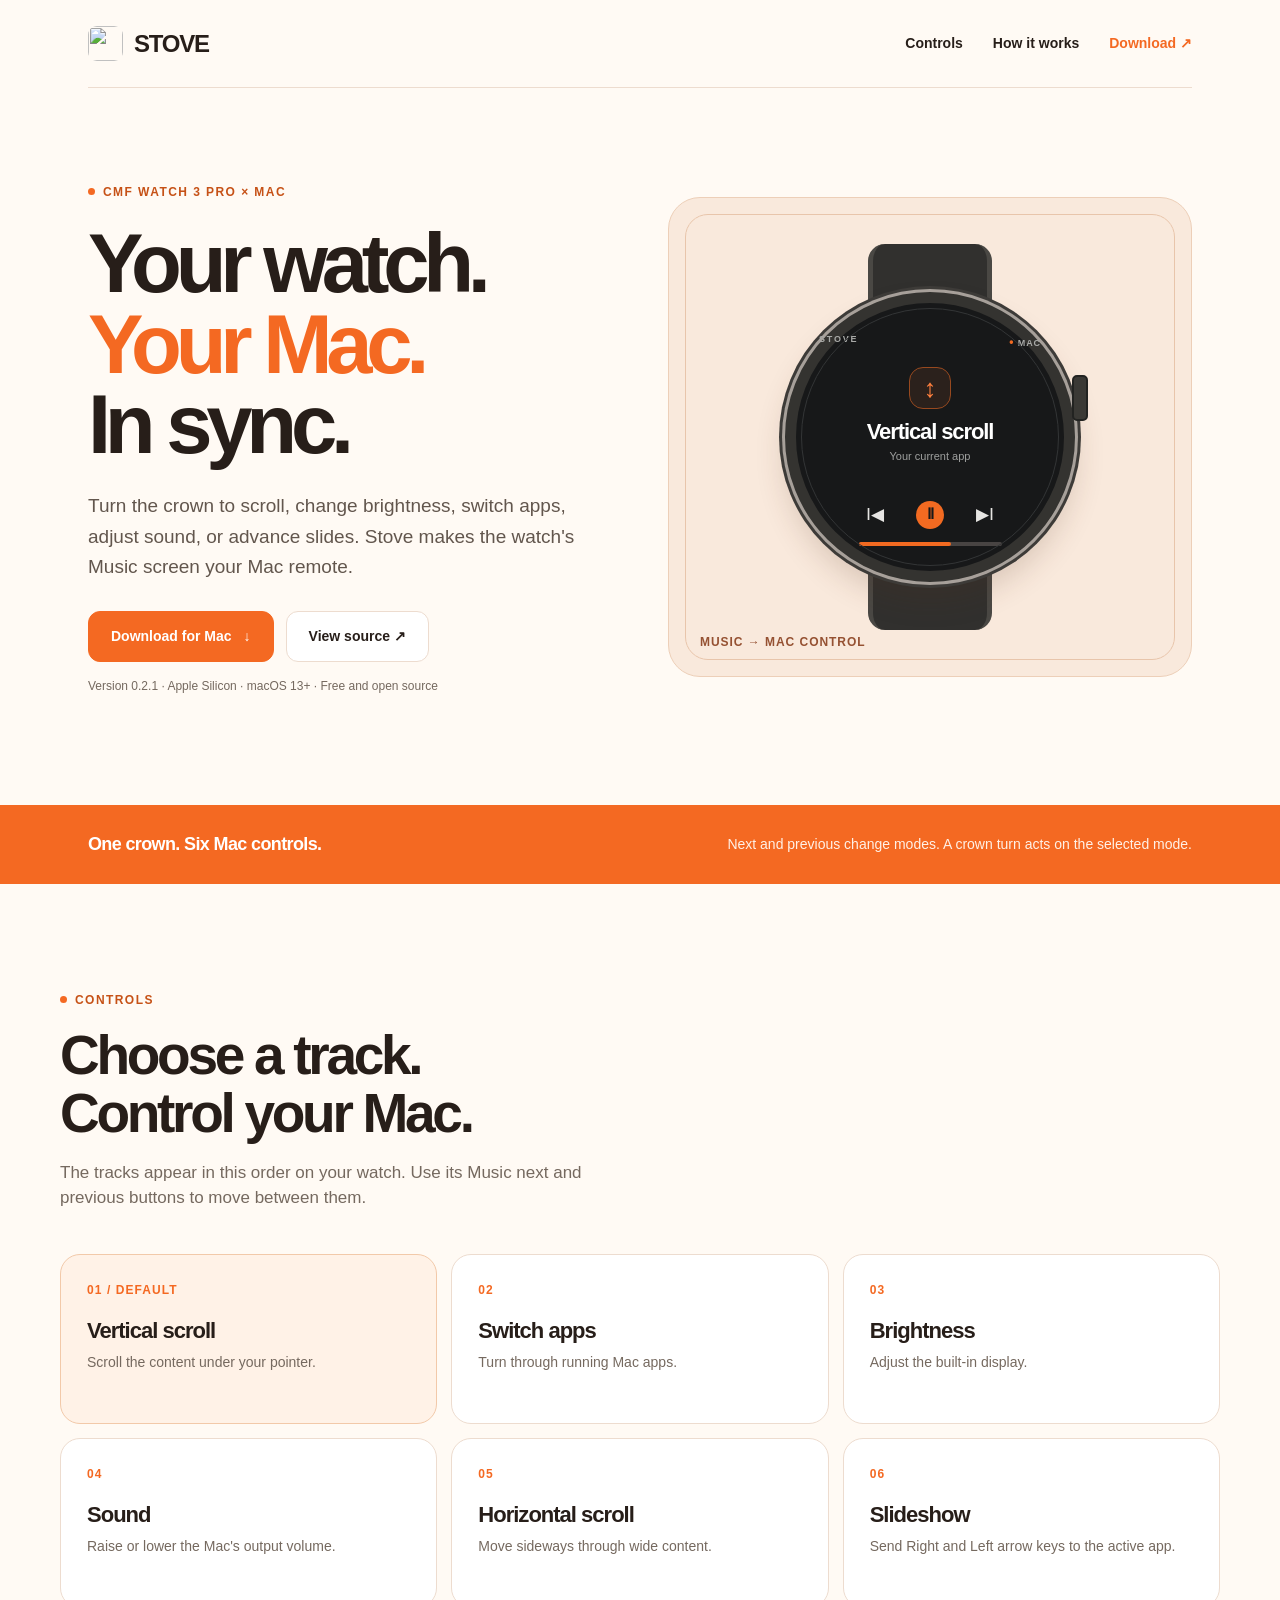
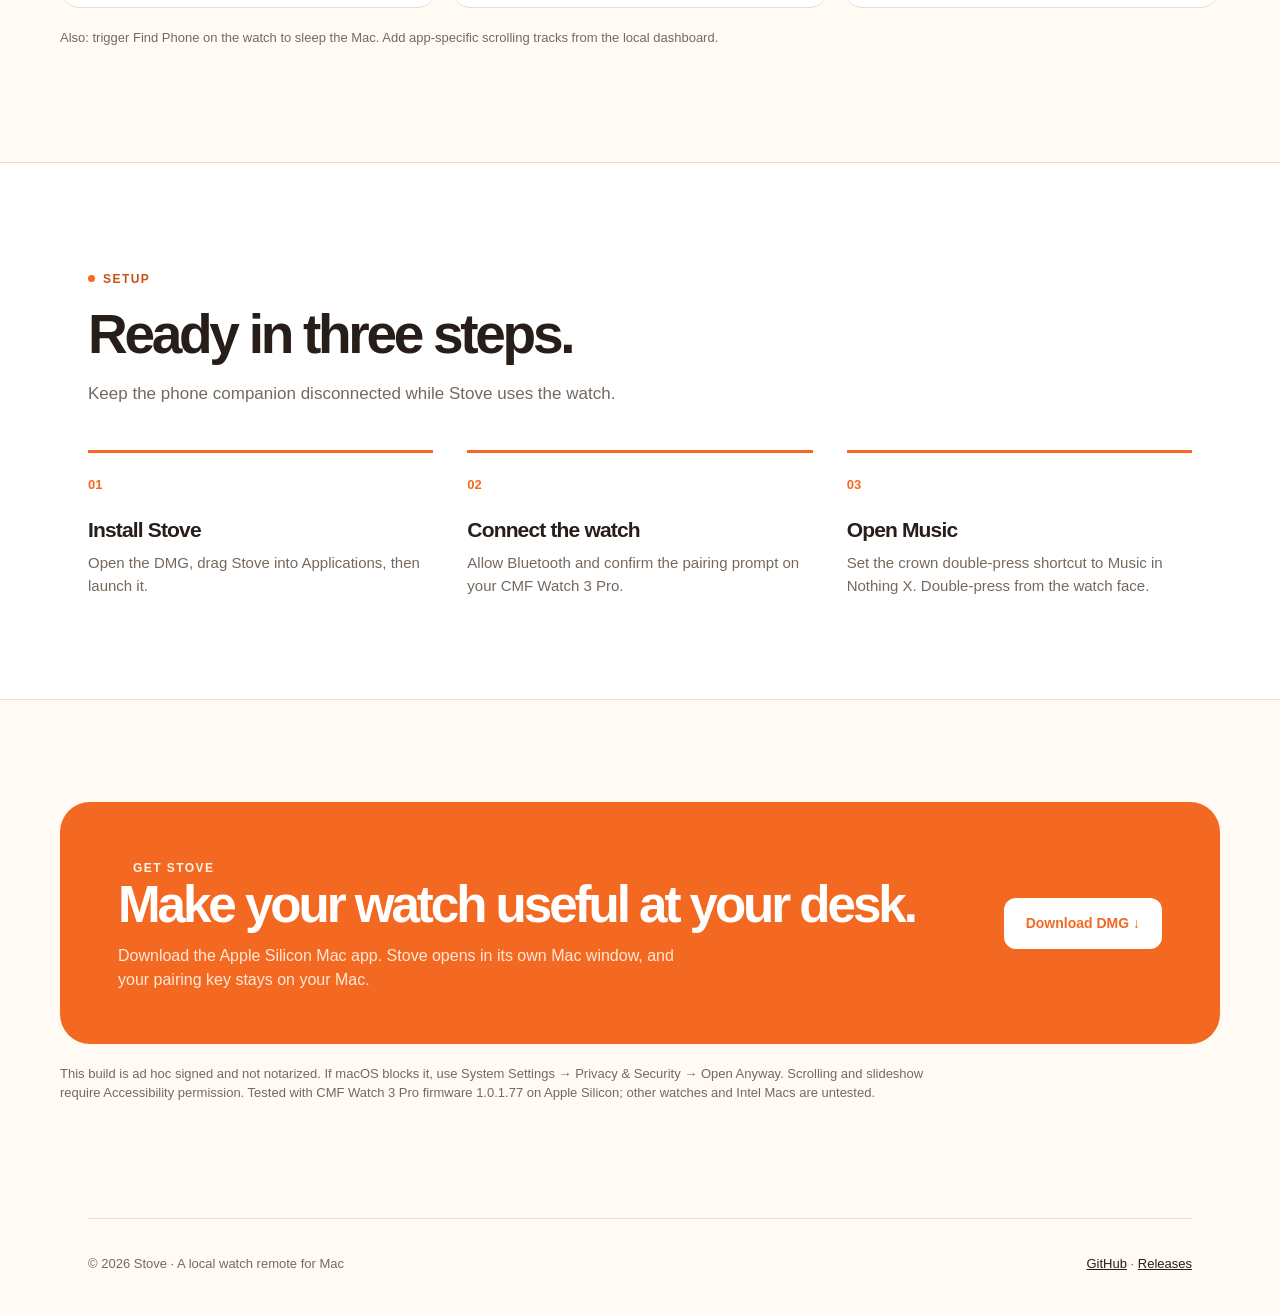
==== commit b7f02bb5: "Shorten watch preview caption" ====
--- a/site/index.html
+++ b/site/index.html
@@ -16,14 +16,14 @@
     .stripe{background:var(--orange);color:#fff}.stripe .wrap{display:flex;align-items:center;justify-content:space-between;gap:25px;padding-top:26px;padding-bottom:26px}.stripe strong{font-size:18px;letter-spacing:-.035em}.stripe span{font-size:14px;color:#fff1e7}
     .section{padding:102px 0}.section h2{font-size:clamp(38px,4.3vw,62px);letter-spacing:-.06em;line-height:1.04;margin:17px 0 18px}.section .sub{font-size:17px;max-width:570px;color:var(--muted);margin:0 0 43px}.modes{display:grid;grid-template-columns:repeat(3,1fr);gap:14px}.mode{background:#fff;border:1px solid var(--line);border-radius:20px;padding:26px;min-height:170px}.mode .number{font-size:12px;color:var(--orange);font-weight:800;letter-spacing:.09em}.mode h3{font-size:22px;line-height:1.1;letter-spacing:-.045em;margin:20px 0 9px}.mode p{font-size:14px;color:var(--muted);margin:0}.mode:nth-child(1){background:#fff2e7;border-color:#f2c9a9}
     .how{background:#fff;border-top:1px solid var(--line);border-bottom:1px solid var(--line)}.steps{display:grid;grid-template-columns:repeat(3,1fr);gap:34px}.step{padding-top:19px;border-top:3px solid var(--orange)}.step .num{font-size:13px;color:var(--orange);font-weight:800}.step h3{font-size:21px;letter-spacing:-.04em;margin:18px 0 7px}.step p{color:var(--muted);font-size:15px;margin:0}.download{display:flex;justify-content:space-between;align-items:center;gap:40px;background:var(--orange);color:white;border-radius:30px;padding:52px 58px}.download h2{margin:0 0 12px;font-size:clamp(35px,4vw,54px)}.download p{max-width:580px;margin:0;color:#ffe8d8}.download .button{flex-shrink:0;color:var(--orange);border:0}.download .button:hover{box-shadow:0 8px 20px #92330850}.note{margin-top:20px;color:var(--muted);font-size:13px;max-width:900px}.footer{padding:35px 0 42px;border-top:1px solid var(--line);display:flex;justify-content:space-between;color:var(--muted);font-size:13px}.footer a{color:var(--ink)}
-    @media(max-width:850px){.hero{grid-template-columns:1fr;gap:42px;padding-top:70px}.demo{min-height:400px}.modes,.steps{grid-template-columns:repeat(2,1fr)}.download{display:block}.download .button{margin-top:28px}.stripe .wrap{display:block}.stripe span{display:block;margin-top:5px}}
+    @media(max-width:850px){.hero{grid-template-columns:1fr;gap:42px;padding-top:50px}.hero .demo{order:-1}.demo{min-height:400px}.modes,.steps{grid-template-columns:repeat(2,1fr)}.download{display:block}.download .button{margin-top:28px}.stripe .wrap{display:block}.stripe span{display:block;margin-top:5px}}
     @media(max-width:560px){.wrap{padding:0 20px}.nav{height:72px}.navlinks{gap:15px}.navlinks a:not(.nav-download){display:none}.hero{padding-top:56px;padding-bottom:68px}.intro{font-size:17px}.demo{min-height:370px}.site-watch-stage{transform:scale(.87)}.section{padding:72px 0}.modes,.steps{grid-template-columns:1fr}.mode{min-height:142px}.download{padding:34px 27px}.footer{display:block}.footer a{display:block;margin-top:8px}}
   </style>
 </head>
 <body>
   <div class="wrap"><nav class="nav" aria-label="Main navigation"><a class="logo" href="#top"><img src="/stove-icon.png" alt="">STOVE</a><div class="navlinks"><a href="#controls">Controls</a><a href="#setup">How it works</a><a class="nav-download" href="#download">Download ↗</a></div></nav></div>
   <main id="top">
-    <section class="wrap hero"><div><span class="eyebrow">CMF Watch 3 Pro × Mac</span><h1>Your watch.<br><em>Your Mac.</em><br>In sync.</h1><p class="intro">Turn the crown to scroll, change brightness, switch apps, adjust sound, or advance slides. Stove makes the watch's Music screen your Mac remote.</p><div class="actions"><a class="button primary" href="https://github.com/yaswanth-142004/stove/releases/download/v0.2.1/Stove-0.2.1-macos-arm64.dmg">Download for Mac <span aria-hidden="true">↓</span></a><a class="button" href="https://github.com/yaswanth-142004/stove">View source ↗</a></div><div class="meta">Version 0.2.1 · Apple Silicon · macOS 13+ · Free and open source</div></div><div class="demo" aria-label="Illustration of the Stove watch music card"><div class="site-watch-stage"><div class="site-watch-strap top"></div><div class="site-watch"><div class="site-watch-top">STOVE <span><b>•</b> MAC</span></div><div class="site-watch-icon">↕</div><div class="site-watch-title">Vertical scroll</div><div class="site-watch-artist">Your current app</div><div class="site-watch-controls"><span>Ⅰ◀</span><b>Ⅱ</b><span>▶Ⅰ</span></div><div class="site-watch-bar"></div></div><div class="site-watch-strap bottom"></div></div><div class="demo-label">The Music card becomes your control deck</div></div></section>
+    <section class="wrap hero"><div><span class="eyebrow">CMF Watch 3 Pro × Mac</span><h1>Your watch.<br><em>Your Mac.</em><br>In sync.</h1><p class="intro">Turn the crown to scroll, change brightness, switch apps, adjust sound, or advance slides. Stove makes the watch's Music screen your Mac remote.</p><div class="actions"><a class="button primary" href="https://github.com/yaswanth-142004/stove/releases/download/v0.2.1/Stove-0.2.1-macos-arm64.dmg">Download for Mac <span aria-hidden="true">↓</span></a><a class="button" href="https://github.com/yaswanth-142004/stove">View source ↗</a></div><div class="meta">Version 0.2.1 · Apple Silicon · macOS 13+ · Free and open source</div></div><div class="demo" aria-label="Illustration of the Stove watch music card"><div class="site-watch-stage"><div class="site-watch-strap top"></div><div class="site-watch"><div class="site-watch-top">STOVE <span><b>•</b> MAC</span></div><div class="site-watch-icon">↕</div><div class="site-watch-title">Vertical scroll</div><div class="site-watch-artist">Your current app</div><div class="site-watch-controls"><span>Ⅰ◀</span><b>Ⅱ</b><span>▶Ⅰ</span></div><div class="site-watch-bar"></div></div><div class="site-watch-strap bottom"></div></div><div class="demo-label">Music → Mac control</div></div></section>
     <div class="stripe"><div class="wrap"><strong>One crown. Six Mac controls.</strong><span>Next and previous change modes. A crown turn acts on the selected mode.</span></div></div>
     <section id="controls" class="wrap section"><span class="eyebrow">Controls</span><h2>Choose a track.<br>Control your Mac.</h2><p class="sub">The tracks appear in this order on your watch. Use its Music next and previous buttons to move between them.</p><div class="modes"><article class="mode"><div class="number">01 / DEFAULT</div><h3>Vertical scroll</h3><p>Scroll the content under your pointer.</p></article><article class="mode"><div class="number">02</div><h3>Switch apps</h3><p>Turn through running Mac apps.</p></article><article class="mode"><div class="number">03</div><h3>Brightness</h3><p>Adjust the built-in display.</p></article><article class="mode"><div class="number">04</div><h3>Sound</h3><p>Raise or lower the Mac's output volume.</p></article><article class="mode"><div class="number">05</div><h3>Horizontal scroll</h3><p>Move sideways through wide content.</p></article><article class="mode"><div class="number">06</div><h3>Slideshow</h3><p>Send Right and Left arrow keys to the active app.</p></article></div><p class="note">Also: trigger Find Phone on the watch to sleep the Mac. Add app-specific scrolling tracks from the local dashboard.</p></section>
     <section id="setup" class="how section"><div class="wrap"><span class="eyebrow">Setup</span><h2>Ready in three steps.</h2><p class="sub">Keep the phone companion disconnected while Stove uses the watch.</p><div class="steps"><div class="step"><span class="num">01</span><h3>Install Stove</h3><p>Open the DMG, drag Stove into Applications, then launch it.</p></div><div class="step"><span class="num">02</span><h3>Connect the watch</h3><p>Allow Bluetooth and confirm the pairing prompt on your CMF Watch 3 Pro.</p></div><div class="step"><span class="num">03</span><h3>Open Music</h3><p>Set the crown double-press shortcut to Music in Nothing X. Double-press from the watch face.</p></div></div></div></section>
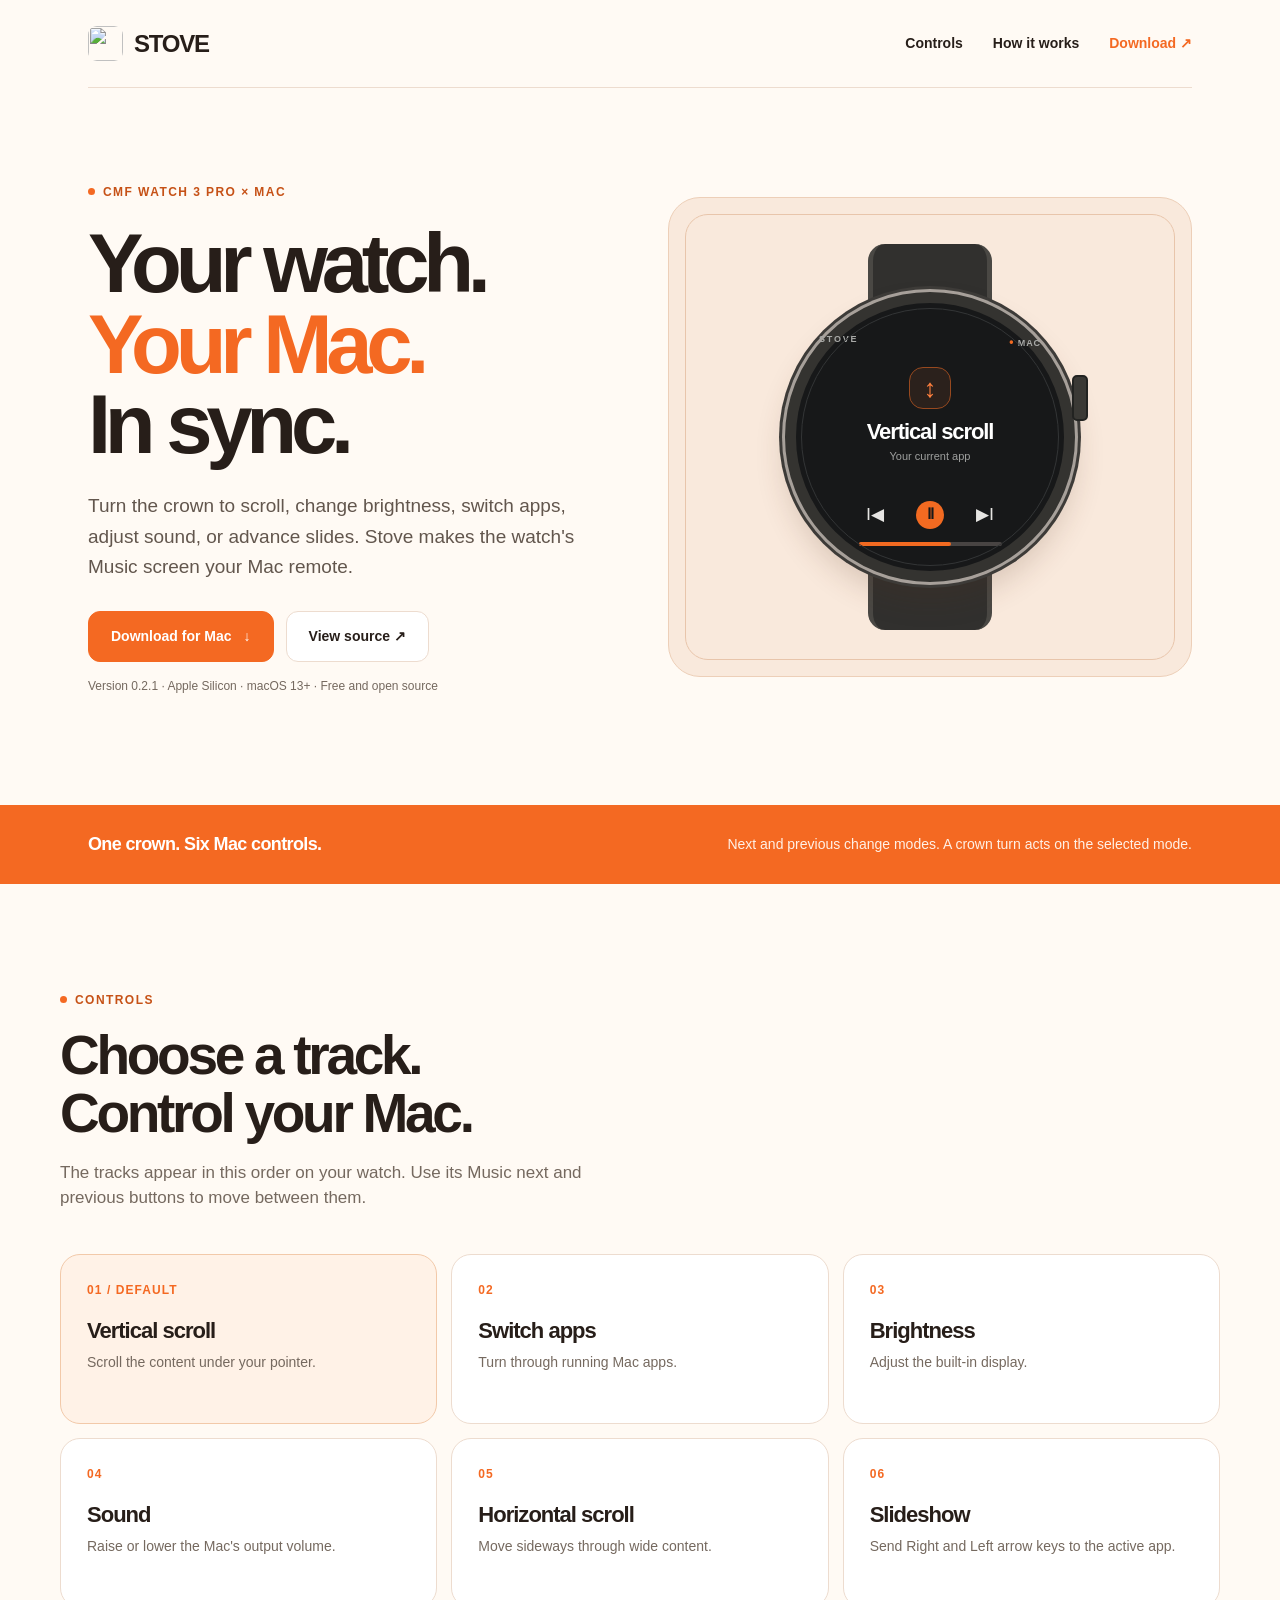
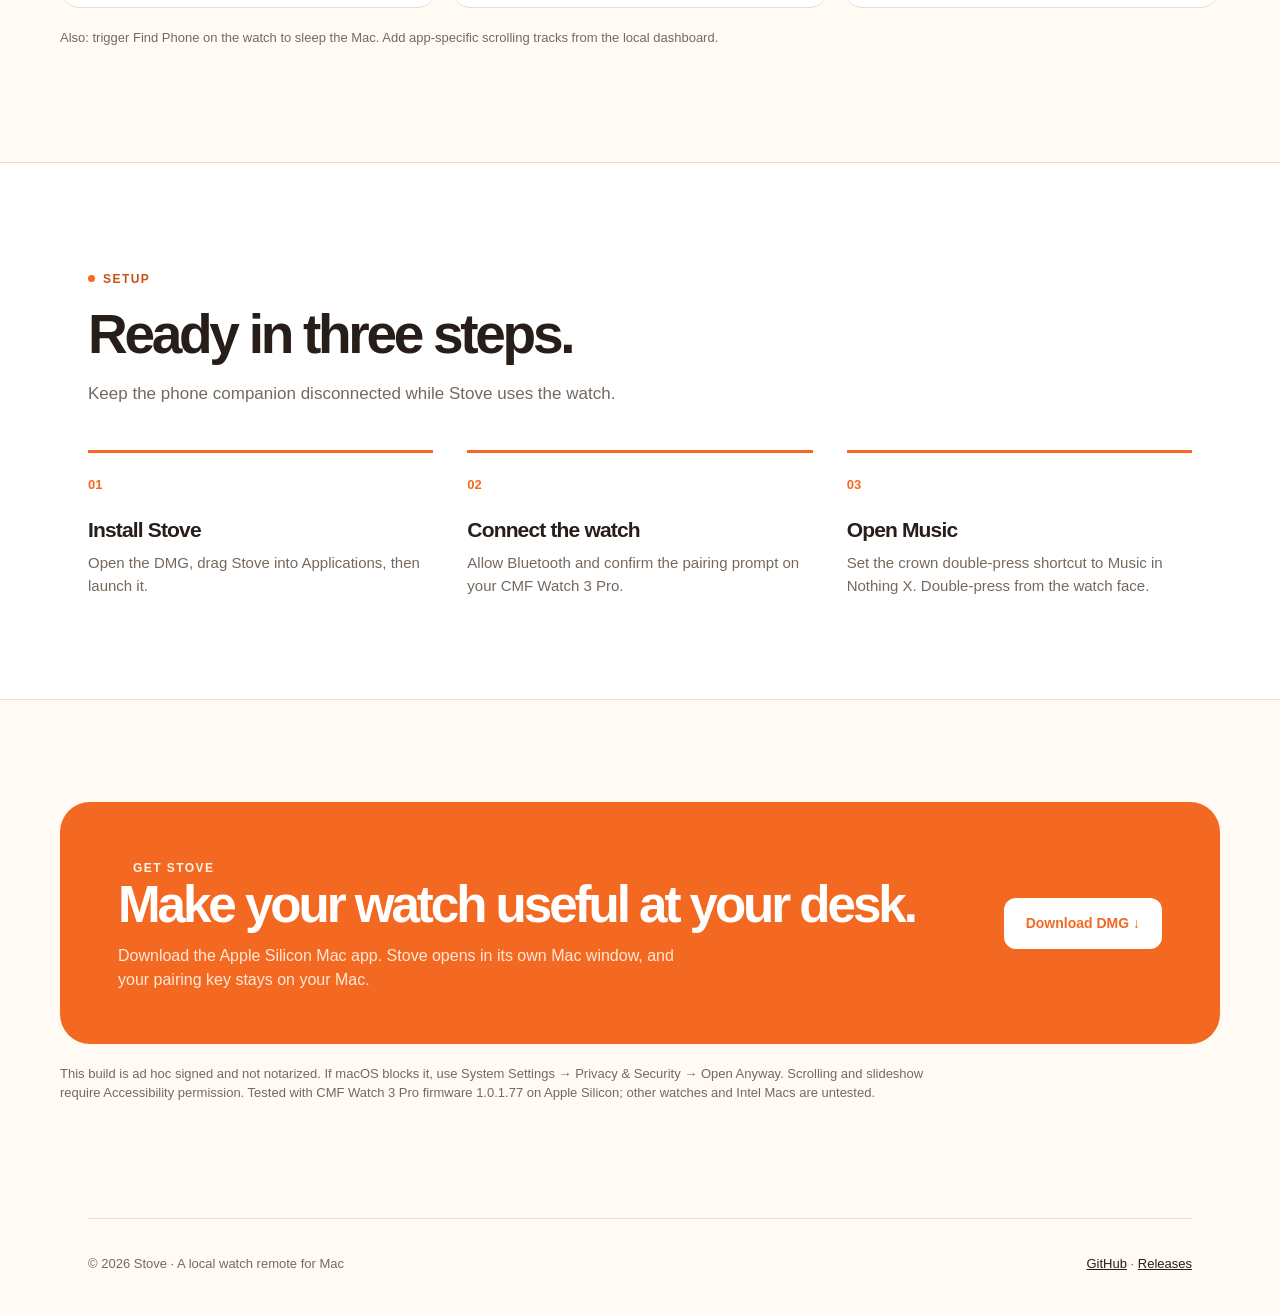
==== commit 72316640: "Remove overlapping watch caption" ====
--- a/site/index.html
+++ b/site/index.html
@@ -23,7 +23,7 @@
 <body>
   <div class="wrap"><nav class="nav" aria-label="Main navigation"><a class="logo" href="#top"><img src="/stove-icon.png" alt="">STOVE</a><div class="navlinks"><a href="#controls">Controls</a><a href="#setup">How it works</a><a class="nav-download" href="#download">Download ↗</a></div></nav></div>
   <main id="top">
-    <section class="wrap hero"><div><span class="eyebrow">CMF Watch 3 Pro × Mac</span><h1>Your watch.<br><em>Your Mac.</em><br>In sync.</h1><p class="intro">Turn the crown to scroll, change brightness, switch apps, adjust sound, or advance slides. Stove makes the watch's Music screen your Mac remote.</p><div class="actions"><a class="button primary" href="https://github.com/yaswanth-142004/stove/releases/download/v0.2.1/Stove-0.2.1-macos-arm64.dmg">Download for Mac <span aria-hidden="true">↓</span></a><a class="button" href="https://github.com/yaswanth-142004/stove">View source ↗</a></div><div class="meta">Version 0.2.1 · Apple Silicon · macOS 13+ · Free and open source</div></div><div class="demo" aria-label="Illustration of the Stove watch music card"><div class="site-watch-stage"><div class="site-watch-strap top"></div><div class="site-watch"><div class="site-watch-top">STOVE <span><b>•</b> MAC</span></div><div class="site-watch-icon">↕</div><div class="site-watch-title">Vertical scroll</div><div class="site-watch-artist">Your current app</div><div class="site-watch-controls"><span>Ⅰ◀</span><b>Ⅱ</b><span>▶Ⅰ</span></div><div class="site-watch-bar"></div></div><div class="site-watch-strap bottom"></div></div><div class="demo-label">Music → Mac control</div></div></section>
+    <section class="wrap hero"><div><span class="eyebrow">CMF Watch 3 Pro × Mac</span><h1>Your watch.<br><em>Your Mac.</em><br>In sync.</h1><p class="intro">Turn the crown to scroll, change brightness, switch apps, adjust sound, or advance slides. Stove makes the watch's Music screen your Mac remote.</p><div class="actions"><a class="button primary" href="https://github.com/yaswanth-142004/stove/releases/download/v0.2.1/Stove-0.2.1-macos-arm64.dmg">Download for Mac <span aria-hidden="true">↓</span></a><a class="button" href="https://github.com/yaswanth-142004/stove">View source ↗</a></div><div class="meta">Version 0.2.1 · Apple Silicon · macOS 13+ · Free and open source</div></div><div class="demo" aria-label="Illustration of the Stove watch music card"><div class="site-watch-stage"><div class="site-watch-strap top"></div><div class="site-watch"><div class="site-watch-top">STOVE <span><b>•</b> MAC</span></div><div class="site-watch-icon">↕</div><div class="site-watch-title">Vertical scroll</div><div class="site-watch-artist">Your current app</div><div class="site-watch-controls"><span>Ⅰ◀</span><b>Ⅱ</b><span>▶Ⅰ</span></div><div class="site-watch-bar"></div></div><div class="site-watch-strap bottom"></div></div></div></section>
     <div class="stripe"><div class="wrap"><strong>One crown. Six Mac controls.</strong><span>Next and previous change modes. A crown turn acts on the selected mode.</span></div></div>
     <section id="controls" class="wrap section"><span class="eyebrow">Controls</span><h2>Choose a track.<br>Control your Mac.</h2><p class="sub">The tracks appear in this order on your watch. Use its Music next and previous buttons to move between them.</p><div class="modes"><article class="mode"><div class="number">01 / DEFAULT</div><h3>Vertical scroll</h3><p>Scroll the content under your pointer.</p></article><article class="mode"><div class="number">02</div><h3>Switch apps</h3><p>Turn through running Mac apps.</p></article><article class="mode"><div class="number">03</div><h3>Brightness</h3><p>Adjust the built-in display.</p></article><article class="mode"><div class="number">04</div><h3>Sound</h3><p>Raise or lower the Mac's output volume.</p></article><article class="mode"><div class="number">05</div><h3>Horizontal scroll</h3><p>Move sideways through wide content.</p></article><article class="mode"><div class="number">06</div><h3>Slideshow</h3><p>Send Right and Left arrow keys to the active app.</p></article></div><p class="note">Also: trigger Find Phone on the watch to sleep the Mac. Add app-specific scrolling tracks from the local dashboard.</p></section>
     <section id="setup" class="how section"><div class="wrap"><span class="eyebrow">Setup</span><h2>Ready in three steps.</h2><p class="sub">Keep the phone companion disconnected while Stove uses the watch.</p><div class="steps"><div class="step"><span class="num">01</span><h3>Install Stove</h3><p>Open the DMG, drag Stove into Applications, then launch it.</p></div><div class="step"><span class="num">02</span><h3>Connect the watch</h3><p>Allow Bluetooth and confirm the pairing prompt on your CMF Watch 3 Pro.</p></div><div class="step"><span class="num">03</span><h3>Open Music</h3><p>Set the crown double-press shortcut to Music in Nothing X. Double-press from the watch face.</p></div></div></div></section>
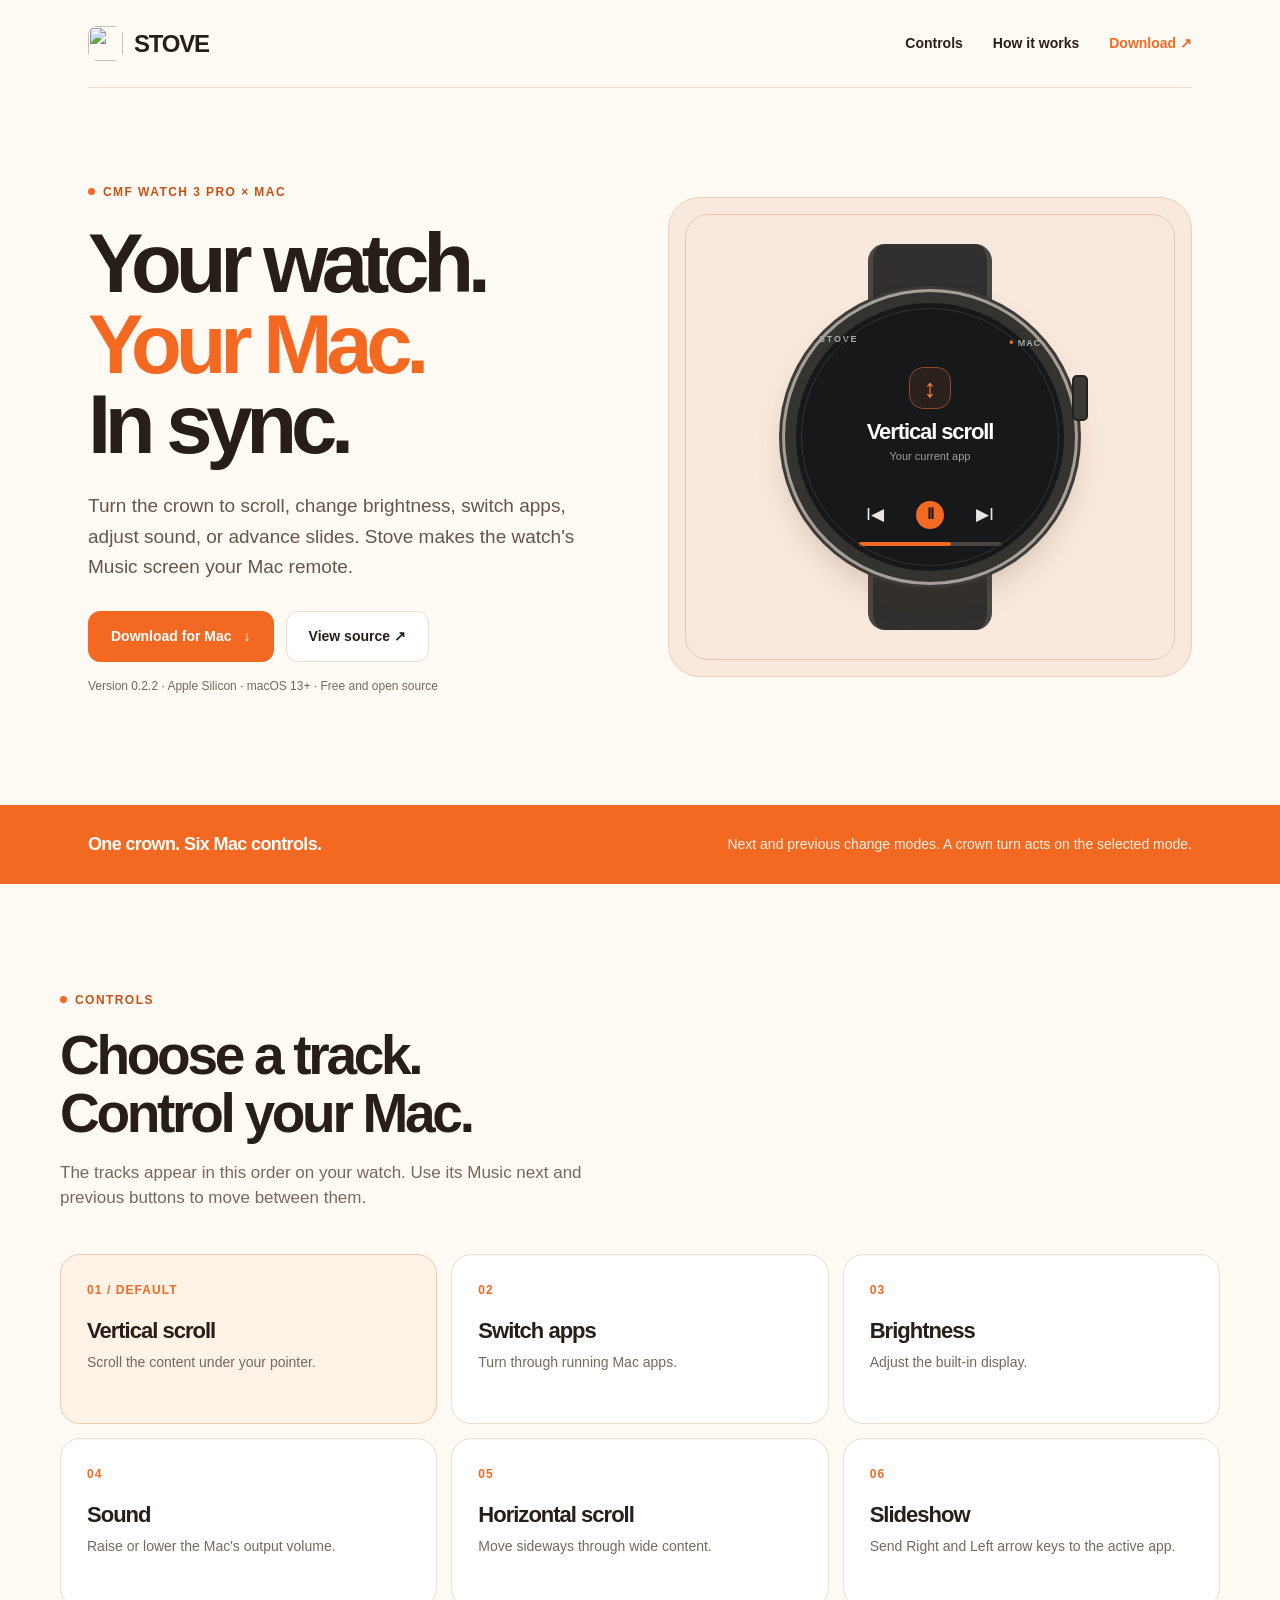
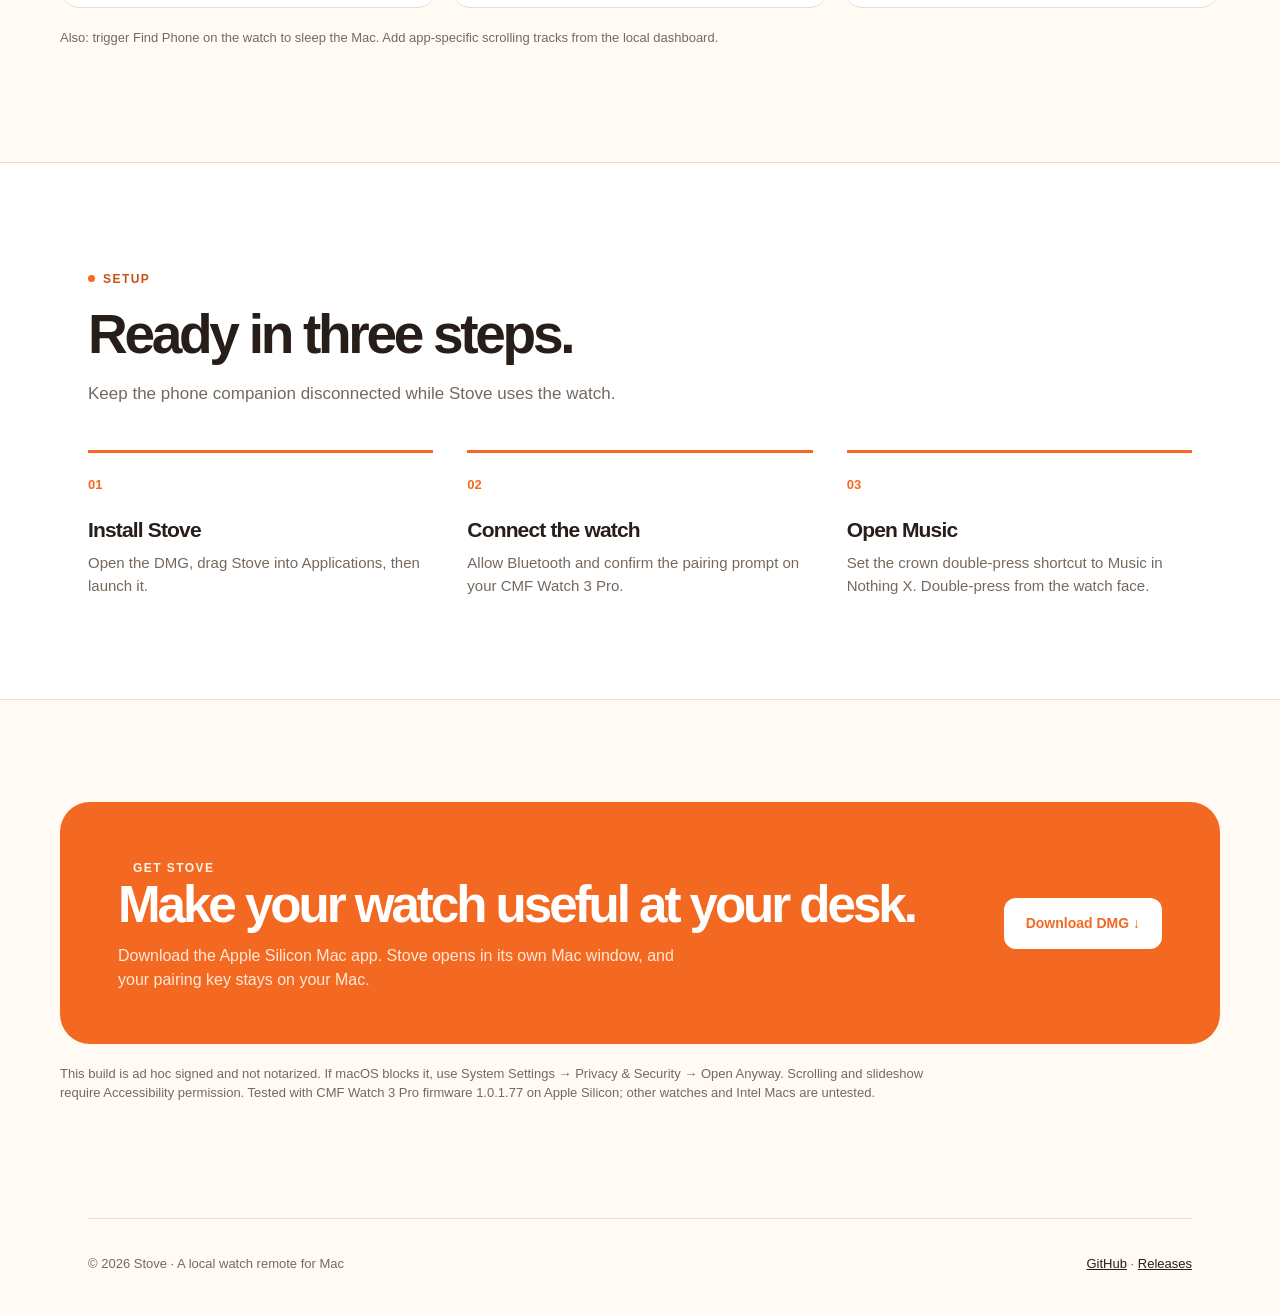
==== commit 8fabcc46: "Point Stove site to 0.2.2 download" ====
--- a/site/index.html
+++ b/site/index.html
@@ -23,11 +23,11 @@
 <body>
   <div class="wrap"><nav class="nav" aria-label="Main navigation"><a class="logo" href="#top"><img src="/stove-icon.png" alt="">STOVE</a><div class="navlinks"><a href="#controls">Controls</a><a href="#setup">How it works</a><a class="nav-download" href="#download">Download ↗</a></div></nav></div>
   <main id="top">
-    <section class="wrap hero"><div><span class="eyebrow">CMF Watch 3 Pro × Mac</span><h1>Your watch.<br><em>Your Mac.</em><br>In sync.</h1><p class="intro">Turn the crown to scroll, change brightness, switch apps, adjust sound, or advance slides. Stove makes the watch's Music screen your Mac remote.</p><div class="actions"><a class="button primary" href="https://github.com/yaswanth-142004/stove/releases/download/v0.2.1/Stove-0.2.1-macos-arm64.dmg">Download for Mac <span aria-hidden="true">↓</span></a><a class="button" href="https://github.com/yaswanth-142004/stove">View source ↗</a></div><div class="meta">Version 0.2.1 · Apple Silicon · macOS 13+ · Free and open source</div></div><div class="demo" aria-label="Illustration of the Stove watch music card"><div class="site-watch-stage"><div class="site-watch-strap top"></div><div class="site-watch"><div class="site-watch-top">STOVE <span><b>•</b> MAC</span></div><div class="site-watch-icon">↕</div><div class="site-watch-title">Vertical scroll</div><div class="site-watch-artist">Your current app</div><div class="site-watch-controls"><span>Ⅰ◀</span><b>Ⅱ</b><span>▶Ⅰ</span></div><div class="site-watch-bar"></div></div><div class="site-watch-strap bottom"></div></div></div></section>
+    <section class="wrap hero"><div><span class="eyebrow">CMF Watch 3 Pro × Mac</span><h1>Your watch.<br><em>Your Mac.</em><br>In sync.</h1><p class="intro">Turn the crown to scroll, change brightness, switch apps, adjust sound, or advance slides. Stove makes the watch's Music screen your Mac remote.</p><div class="actions"><a class="button primary" href="https://github.com/yaswanth-142004/stove/releases/download/v0.2.2/Stove-0.2.2-macos-arm64.dmg">Download for Mac <span aria-hidden="true">↓</span></a><a class="button" href="https://github.com/yaswanth-142004/stove">View source ↗</a></div><div class="meta">Version 0.2.2 · Apple Silicon · macOS 13+ · Free and open source</div></div><div class="demo" aria-label="Illustration of the Stove watch music card"><div class="site-watch-stage"><div class="site-watch-strap top"></div><div class="site-watch"><div class="site-watch-top">STOVE <span><b>•</b> MAC</span></div><div class="site-watch-icon">↕</div><div class="site-watch-title">Vertical scroll</div><div class="site-watch-artist">Your current app</div><div class="site-watch-controls"><span>Ⅰ◀</span><b>Ⅱ</b><span>▶Ⅰ</span></div><div class="site-watch-bar"></div></div><div class="site-watch-strap bottom"></div></div></div></section>
     <div class="stripe"><div class="wrap"><strong>One crown. Six Mac controls.</strong><span>Next and previous change modes. A crown turn acts on the selected mode.</span></div></div>
     <section id="controls" class="wrap section"><span class="eyebrow">Controls</span><h2>Choose a track.<br>Control your Mac.</h2><p class="sub">The tracks appear in this order on your watch. Use its Music next and previous buttons to move between them.</p><div class="modes"><article class="mode"><div class="number">01 / DEFAULT</div><h3>Vertical scroll</h3><p>Scroll the content under your pointer.</p></article><article class="mode"><div class="number">02</div><h3>Switch apps</h3><p>Turn through running Mac apps.</p></article><article class="mode"><div class="number">03</div><h3>Brightness</h3><p>Adjust the built-in display.</p></article><article class="mode"><div class="number">04</div><h3>Sound</h3><p>Raise or lower the Mac's output volume.</p></article><article class="mode"><div class="number">05</div><h3>Horizontal scroll</h3><p>Move sideways through wide content.</p></article><article class="mode"><div class="number">06</div><h3>Slideshow</h3><p>Send Right and Left arrow keys to the active app.</p></article></div><p class="note">Also: trigger Find Phone on the watch to sleep the Mac. Add app-specific scrolling tracks from the local dashboard.</p></section>
     <section id="setup" class="how section"><div class="wrap"><span class="eyebrow">Setup</span><h2>Ready in three steps.</h2><p class="sub">Keep the phone companion disconnected while Stove uses the watch.</p><div class="steps"><div class="step"><span class="num">01</span><h3>Install Stove</h3><p>Open the DMG, drag Stove into Applications, then launch it.</p></div><div class="step"><span class="num">02</span><h3>Connect the watch</h3><p>Allow Bluetooth and confirm the pairing prompt on your CMF Watch 3 Pro.</p></div><div class="step"><span class="num">03</span><h3>Open Music</h3><p>Set the crown double-press shortcut to Music in Nothing X. Double-press from the watch face.</p></div></div></div></section>
-    <section id="download" class="wrap section"><div class="download"><div><span class="eyebrow" style="color:#fff2e8">Get Stove</span><h2>Make your watch useful at your desk.</h2><p>Download the Apple Silicon Mac app. Stove opens in its own Mac window, and your pairing key stays on your Mac.</p></div><a class="button" href="https://github.com/yaswanth-142004/stove/releases/download/v0.2.1/Stove-0.2.1-macos-arm64.dmg">Download DMG ↓</a></div><p class="note">This build is ad hoc signed and not notarized. If macOS blocks it, use System Settings → Privacy & Security → Open Anyway. Scrolling and slideshow require Accessibility permission. Tested with CMF Watch 3 Pro firmware 1.0.1.77 on Apple Silicon; other watches and Intel Macs are untested.</p></section>
+    <section id="download" class="wrap section"><div class="download"><div><span class="eyebrow" style="color:#fff2e8">Get Stove</span><h2>Make your watch useful at your desk.</h2><p>Download the Apple Silicon Mac app. Stove opens in its own Mac window, and your pairing key stays on your Mac.</p></div><a class="button" href="https://github.com/yaswanth-142004/stove/releases/download/v0.2.2/Stove-0.2.2-macos-arm64.dmg">Download DMG ↓</a></div><p class="note">This build is ad hoc signed and not notarized. If macOS blocks it, use System Settings → Privacy & Security → Open Anyway. Scrolling and slideshow require Accessibility permission. Tested with CMF Watch 3 Pro firmware 1.0.1.77 on Apple Silicon; other watches and Intel Macs are untested.</p></section>
   </main>
   <div class="wrap"><footer class="footer"><span>© 2026 Stove · A local watch remote for Mac</span><span><a href="https://github.com/yaswanth-142004/stove">GitHub</a> · <a href="https://github.com/yaswanth-142004/stove/releases">Releases</a></span></footer></div>
 </body>
